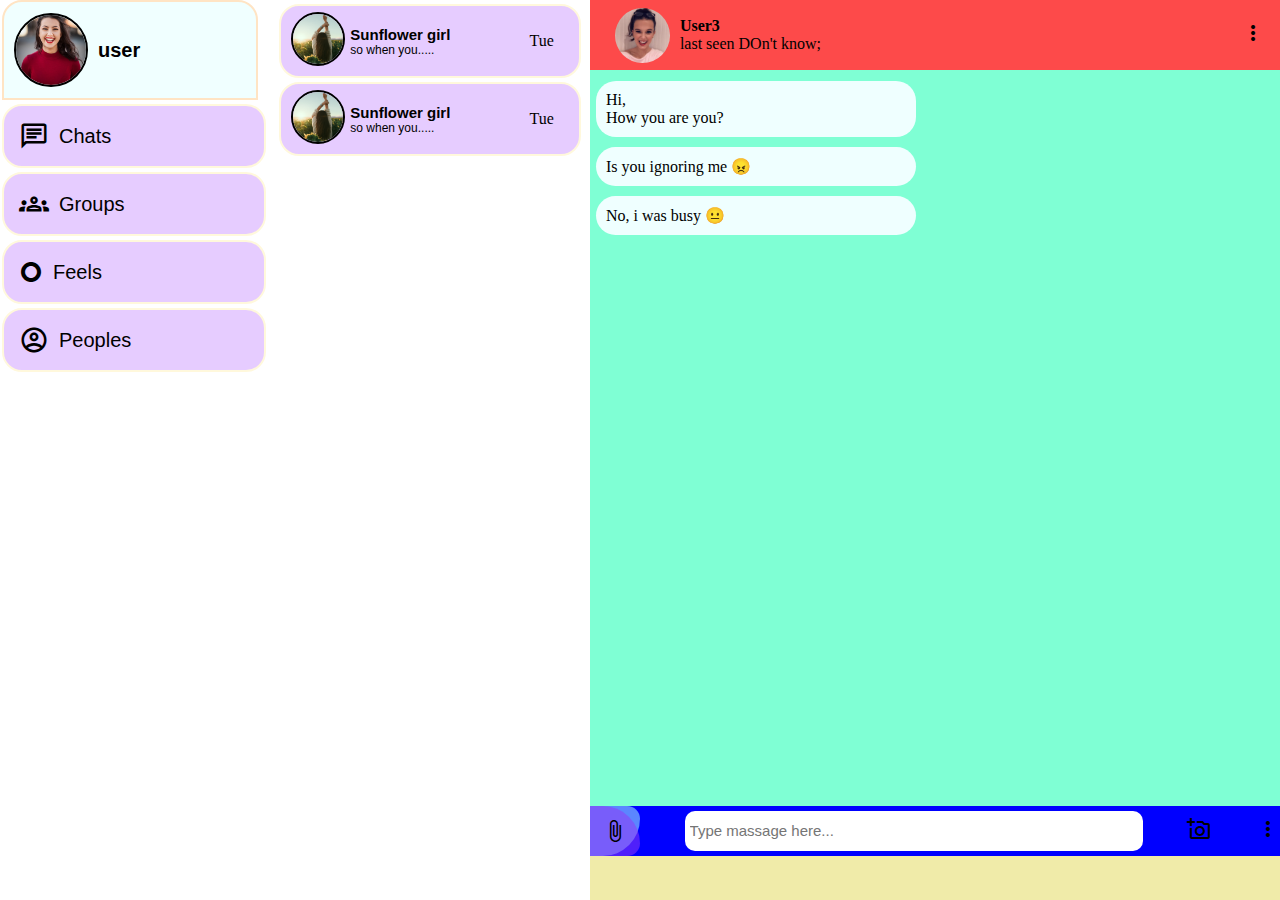
==== index.html @ 28b4fbc3 "first commit Basic layout" ====
<!DOCTYPE html>
<html lang="en">

<head>
    <meta charset="UTF-8">
    <meta http-equiv="X-UA-Compatible" content="IE=edge">
    <meta name="viewport" content="width=device-width, initial-scale=1.0">
    <title>Chat app</title>
    <link rel="stylesheet" href="Stylesheet/style.css">
    <link rel="stylesheet" href="Stylesheet/utility.css">
    <!--  -->
    <link href="https://fonts.googleapis.com/icon?family=Material+Icons+Outlined" rel="stylesheet">
    <!--  -->
</head>
<!-- make sure you have read utility classes -->

<body>
    <div class="MainBody flex overflowhide">
        <div class="leftBox ">
            <div class="profileBox flex align-center content-between Cpointer">
                <span class="flex align-center ">
                    <img class="profileImg" src="/images/girlred.jpg" alt="">
                    <p class="Bold">user </p>
                </span>
                <!-- <span class="material-icons-outlined size-36">
                    account_circle
                </span> -->
            </div>
            <div class="menuBox flex align-center">
                <span class="material-icons-outlined size-30">
                    chat
                </span>
                <span class="text">Chats</span>
            </div>
            <div class="menuBox flex align-center">
                <span class="material-icons-outlined size-30">
                    groups
                </span>
                <span class="text">Groups</span>
            </div>
            <div class="menuBox flex align-center">
                <span class="material-icons-outlined">
                    trip_origin
                </span>
                <span class="text">Feels</span>
            </div>
            <div class="menuBox flex align-center">
                <span class="material-icons-outlined size-30">
                    account_circle
                </span>
                <span class="text">Peoples</span>
            </div>

        </div>
        <div class="midBox">
            <div class="midMenuBox flex align-center content-between">
                <span class="flex align-center">
                    <span>
                        <img class="profileImg spro" src="/images/girl in sunflower.jpg" alt="">
                    </span>
                    <div class="peoInfo">
                        <span class="name Bold">Sunflower girl</span>
                        <span class="lastMsg">so when you.....</span>
                    </div>
                </span>
                <span class="lasttime">Tue</span>
            </div>
            <div class="midMenuBox flex align-center content-between">
                <span class="flex align-center">
                    <span>
                        <img class="profileImg spro" src="/images/girl in sunflower.jpg" alt="">
                    </span>
                    <div class="peoInfo">
                        <span class="name Bold">Sunflower girl</span>
                        <span class="lastMsg">so when you.....</span>
                    </div>
                </span>
                <span class="lasttime">Tue</span>
            </div>

        </div>
        <div class="rightBox">
            <div class="chatPerson flex content-between align-center">
                <div class="personInfo flex content-between align-center">
                    <img src="/images/Millie-Bobby-Brown.webp" alt="">
                    <div class="persontext flex ">
                        <span class="Bold"> User3</span>
                        <span>last seen DOn't know;</span>
                    </div>

                </div>
                <div class="personOptions">
                    <div class="threedots">
                        <span class="material-icons-outlined">
                            more_vert
                        </span>
                    </div>
                </div>




            </div>
            <div class="chatList">
                <div class="chatBox">
                    <p>Hi,<br>How you are you?</p>
                </div>
                <div class="chatBox">
                    <p>Is you ignoring me &#128544</p>
                </div>
                <div class="chatBox">
                    <p>No, i was busy &#128528</p>
                </div>

            </div>
            <div class="typingSection flex align-center content-between">
                <div id="attachbox" class="attachFile Cpointer">
                    <div id="attachback" class="attachFileback"></div>
                    <div id="attachfront"  class="attachFilefront">

                        <span class="material-icons-outlined pad-tb-13">
                            attach_file
                        </span>
                    </div>


                </div>

                <div class="msgTyping">
                    <input class="msgInput" placeholder="Type massage here..." type="text" name="" id="">
                </div>
                <div class="quickAttach">
                    <span class="material-icons-outlined">
                        add_a_photo
                    </span>

                </div>
                <div class="msgOptions">
                    <span class="material-icons-outlined">
                        more_vert
                    </span>
                </div>

            </div>
        </div>
    </div>




    <script src="/javascript/transitionandeffects.js"></script>
</body>

</html>
---- Stylesheet/style.css ----
* {
  margin: 0px;
  padding: 0px;
}

.MainBody {
  margin: 0px;
  padding: 0px;

}

.leftBox,
.midBox,
.rightBox {

  height: 100vh;
}

.leftBox {
    margin-left: 2px;
  width: 21%;
}

.profileBox{
    width: 90%;
    height: 76px ;
    background-color: azure;
    border: bisque solid 2px;
    border-radius: 20px 20px 0px 0px;
    padding: 10px 5px;
}

.profileBox p{
    color: black;
    font-family: 'Gill Sans', 'Gill Sans MT', Calibri, 'Trebuchet MS', sans-serif;
    font-size: 20px;
 margin-left: 5px ;

}

.profileImg{
    height: 70px;
    width: 70px;
    object-fit: cover;
    border: rgb(0, 0, 0) solid 2px;
    border-radius: 999px;
    margin: 5px;
}

.spro{
    height: 50px;
    width: 50px;
}

.menuBox{
    background-color: rgb(230, 204, 255);
    height: 60px;
    width: 90%;
    border: cornsilk solid 2px ;
    border-radius: 20px;
    margin: 4px 0px;
    padding: 0px 3px 0px 15px;
    cursor: pointer;
}
.menuBox:hover{
    background-color: rgb(225, 194, 255);

}
.menuBox:active{
    background-color: rgb(219, 182, 255);

}

.menuBox .text{
    font-family: Arial, "Helvetica Neue", Helvetica, sans-serif;
    font-size: 20px;
    margin-left: 10px;
}





.midBox{
    width: 25%;
    flex-wrap: wrap;
    overflow-y: scroll;

}

.midBox::-webkit-scrollbar{
    width: 5px;
    background-color: rgb(221, 221, 221);
    
}
.midBox::-webkit-scrollbar-thumb{
    border-radius: 20px;
    background-color: rgb(213, 255, 255);
    
}

.midMenuBox{
    background-color: rgb(230, 204, 255);
    height: 60px;
    width: 90%;
    border: cornsilk solid 2px ;
    border-radius: 20px;
    margin: 4px auto;
    padding: 5px;
    cursor: pointer;
}

.peoInfo{
    display: flex;
    flex-direction: column;
    font-family: -apple-system, BlinkMacSystemFont, 'Segoe UI', Roboto, Oxygen, Ubuntu, Cantarell, 'Open Sans', 'Helvetica Neue', sans-serif;

}

.peoInfo .name{
    font-size: 15px;
}

.peoInfo .lastMsg{
    font-size: 12px;
}

.lasttime{
    position: relative; 
    right: 20px;
}

.rightBox {
  background: #f0eba9;
  width: 54%;
}

.chatPerson{
    background-color: rgb(253, 74, 74);
    height : 70px;
    width: -webkit-fill-available;
    padding: 0px 15px;

}

.personInfo{
    height: fit-content;
    width: fit-content;
    padding: 0px 10px;
}

.persontext{
    flex-direction: column !important  ;
    margin-left: 10px;
}

.personInfo img{
    width: 55px;
    height: 55px;
    object-fit: cover;
    border-radius: 400px;

}


.chatList{
    background-color: aquamarine;
    width: -webkit-fill-available;
    height: 81.5vh;
    margin: 0px;
    padding: 1px;
}

.chatBox{
    height: auto;
    width: 300px;
    background-color: rgb(239, 255, 255);
    padding: 10px;
    border-radius: 20px;
    margin: 10px 5px;
    transition: all 0.2s;
}

.chatBox:hover{
    background-color: rgba(239, 255, 255, 0.822);
    border-radius: 15px;
    margin: 10px 7px;
}

.typingSection{
    height: 50px;
    width: -webkit-fill-available;
    background-color: blue;
    position: relative;
    bottom: 0px;
}

.attachFile{
    width: 50px;
    height: 50px;

}

.attachFileback{
    text-align: center;
    height: 50px;
    width: 50px;
    background-color: rgba(173, 255, 255, 0.527);
    border-radius: 0px 20px 58px 0px;
    transition: cubic-bezier(0.645, 0.045, 0.355, 1) 0.3s;
    

}

.attachFilefront{
    text-align: center;
    height: 50px;
    width: 50px;
    background-color: rgba(146, 59, 245, 0.541);
    border-radius: 0px 58px 20px 0px;
    transition: cubic-bezier(0.645, 0.045, 0.355, 1) 0.3s;
    position: relative;
    top:-50px;
}

/* 
.attachFile span{
    margin-top: auto;
} */


.msgTyping{
    height: auto;
    width: auto;
}

.msgInput{
    height: 40px;
    width: 35vw;
    border-radius: 10px;
    border: solid 0px;
    padding: 0px 5px;
    font-size: 15px;
}

.msgInput:focus-visible{
    outline:none!important;

}
---- Stylesheet/utility.css ----
.pad-tb-13{
    padding: 13px 0px;
}

.flex{
    display: flex ;
    flex-direction: row;
    flex-wrap: nowrap;
    align-items: stretch;
    justify-content: flex-start;
}

.align-center{
    align-items: center;
}

.content-between{
    justify-content: space-between;
}
.Bold{
    font-weight: bold;
}

.overflowhide{
    overflow-x: hidden;
    overflow-y: hidden;
}

.Cpointer{
    cursor: pointer;
}

.size-30{
    
    font-size: 30px !important;
}


.size-36{
    
    font-size: 36px !important;
}
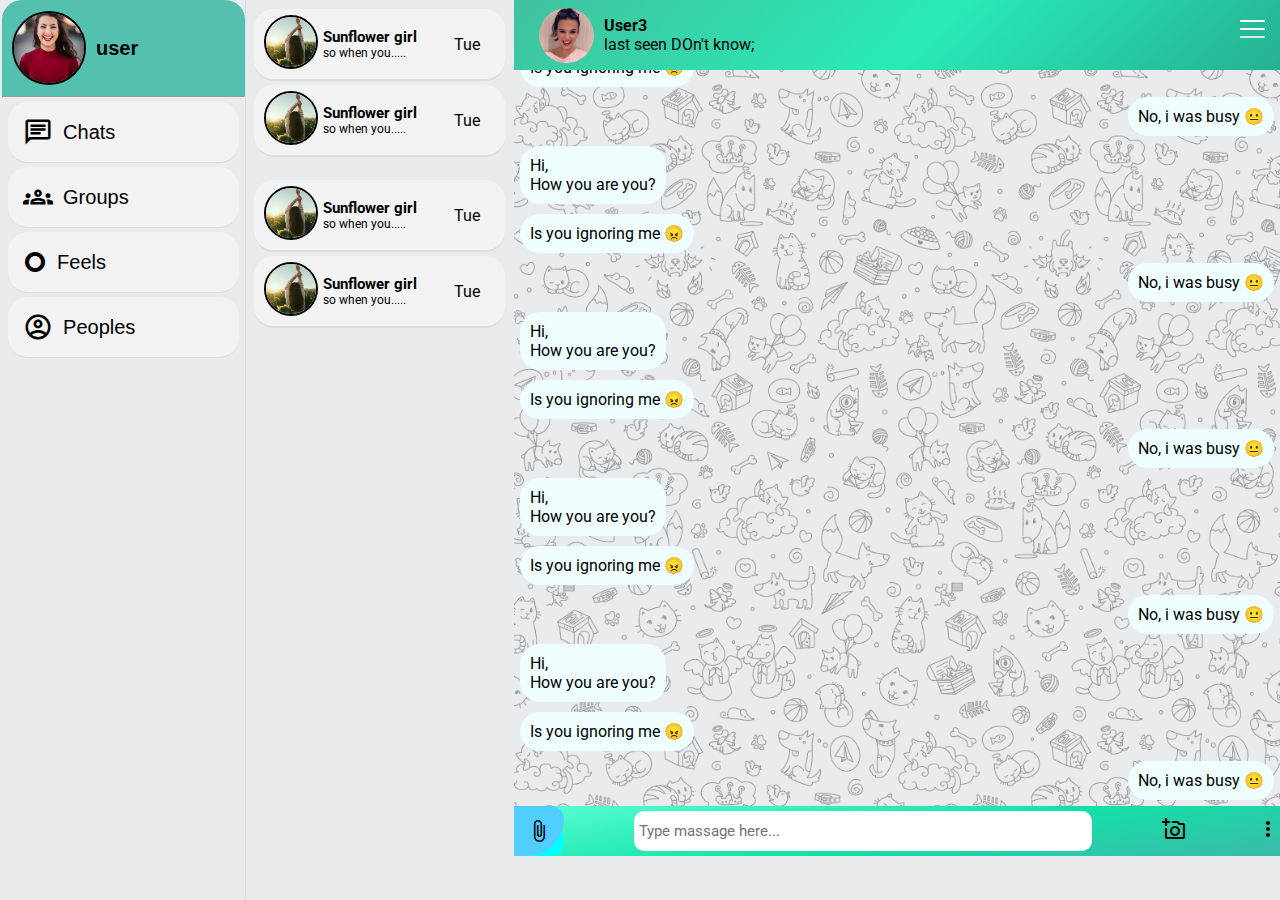
==== commit b62323a4: "ui colors drop menu" ====
--- a/index.html
+++ b/index.html
@@ -8,13 +8,14 @@
     <title>Chat app</title>
     <link rel="stylesheet" href="Stylesheet/style.css">
     <link rel="stylesheet" href="Stylesheet/utility.css">
+    <link rel="stylesheet" href="Stylesheet/drop-menu.css">
     <!--  -->
     <link href="https://fonts.googleapis.com/icon?family=Material+Icons+Outlined" rel="stylesheet">
     <!--  -->
 </head>
 <!-- make sure you have read utility classes -->
 
-<body>
+<body onload="basicFeature()">
     <div class="MainBody flex overflowhide">
         <div class="leftBox ">
             <div class="profileBox flex align-center content-between Cpointer">
@@ -26,61 +27,93 @@
                     account_circle
                 </span> -->
             </div>
-            <div class="menuBox flex align-center">
-                <span class="material-icons-outlined size-30">
-                    chat
-                </span>
-                <span class="text">Chats</span>
-            </div>
-            <div class="menuBox flex align-center">
-                <span class="material-icons-outlined size-30">
-                    groups
-                </span>
-                <span class="text">Groups</span>
-            </div>
-            <div class="menuBox flex align-center">
-                <span class="material-icons-outlined">
-                    trip_origin
-                </span>
-                <span class="text">Feels</span>
-            </div>
-            <div class="menuBox flex align-center">
-                <span class="material-icons-outlined size-30">
-                    account_circle
-                </span>
-                <span class="text">Peoples</span>
+            <hr>
+            <div class="menuBoxP">
+                <div class="menuBox flex align-center">
+                    <span class="material-icons-outlined size-30">
+                        chat
+                    </span>
+                    <span class="text">Chats</span>
+                </div>
+                <div class="menuBox flex align-center">
+                    <span class="material-icons-outlined size-30">
+                        groups
+                    </span>
+                    <span class="text">Groups</span>
+                </div>
+                <div class="menuBox flex align-center">
+                    <span class="material-icons-outlined">
+                        trip_origin
+                    </span>
+                    <span class="text">Feels</span>
+                </div>
+                <div class="menuBox flex align-center">
+                    <span class="material-icons-outlined size-30">
+                        account_circle
+                    </span>
+                    <span class="text">Peoples</span>
+                </div>
             </div>
 
         </div>
         <div class="midBox">
-            <div class="midMenuBox flex align-center content-between">
-                <span class="flex align-center">
-                    <span>
-                        <img class="profileImg spro" src="/images/girl in sunflower.jpg" alt="">
-                    </span>
-                    <div class="peoInfo">
-                        <span class="name Bold">Sunflower girl</span>
-                        <span class="lastMsg">so when you.....</span>
-                    </div>
-                </span>
-                <span class="lasttime">Tue</span>
-            </div>
-            <div class="midMenuBox flex align-center content-between">
-                <span class="flex align-center">
-                    <span>
-                        <img class="profileImg spro" src="/images/girl in sunflower.jpg" alt="">
-                    </span>
-                    <div class="peoInfo">
-                        <span class="name Bold">Sunflower girl</span>
-                        <span class="lastMsg">so when you.....</span>
-                    </div>
-                </span>
-                <span class="lasttime">Tue</span>
+            <div class="midMenuBoxP">
+                <div class="midMenuBox flex align-center content-between">
+                    <span class="flex align-center">
+                        <span>
+                            <img class="profileImg smallprofile" src="/images/girl in sunflower.jpg" alt="">
+                        </span>
+                        <div class="peoInfo">
+                            <span class="name Bold">Sunflower girl</span>
+                            <span class="lastMsg">so when you.....</span>
+                        </div>
+                    </span>
+                    <span class="lasttime">Tue</span>
+                </div>
+                <div class="midMenuBox flex align-center content-between">
+                    <span class="flex align-center">
+                        <span>
+                            <img class="profileImg smallprofile" src="/images/girl in sunflower.jpg" alt="">
+                        </span>
+                        <div class="peoInfo">
+                            <span class="name Bold">Sunflower girl</span>
+                            <span class="lastMsg">so when you.....</span>
+                        </div>
+                    </span>
+                    <span class="lasttime">Tue</span>
+                </div>
+            </div>
+
+            <div class="midMenuBoxP">
+                <div class="midMenuBox flex align-center content-between">
+                    <span class="flex align-center">
+                        <span>
+                            <img class="profileImg smallprofile" src="/images/girl in sunflower.jpg" alt="">
+                        </span>
+                        <div class="peoInfo">
+                            <span class="name Bold">Sunflower girl</span>
+                            <span class="lastMsg">so when you.....</span>
+                        </div>
+                    </span>
+                    <span class="lasttime">Tue</span>
+                </div>
+                <div class="midMenuBox flex align-center content-between">
+                    <span class="flex align-center">
+                        <span>
+                            <img class="profileImg smallprofile" src="/images/girl in sunflower.jpg" alt="">
+                        </span>
+                        <div class="peoInfo">
+                            <span class="name Bold">Sunflower girl</span>
+                            <span class="lastMsg">so when you.....</span>
+                        </div>
+                    </span>
+                    <span class="lasttime">Tue</span>
+                </div>
             </div>
 
         </div>
         <div class="rightBox">
-            <div class="chatPerson flex content-between align-center">
+            <div class="chatPerson  flex content-between align-center">
                 <div class="personInfo flex content-between align-center">
                     <img src="/images/Millie-Bobby-Brown.webp" alt="">
                     <div class="persontext flex ">
@@ -90,37 +123,151 @@
 
                 </div>
                 <div class="personOptions">
-                    <div class="threedots">
-                        <span class="material-icons-outlined">
-                            more_vert
-                        </span>
-                    </div>
-                </div>
-
-
-
-
-            </div>
-            <div class="chatList">
-                <div class="chatBox">
-                    <p>Hi,<br>How you are you?</p>
-                </div>
-                <div class="chatBox">
-                    <p>Is you ignoring me &#128544</p>
-                </div>
-                <div class="chatBox">
-                    <p>No, i was busy &#128528</p>
+                    <span class="menuToggle g" onclick="toogleclicked()"></span>
+                    <div class="overlay" onclick="toogleclicked()"></div>
+                    <div class="perOptionsList">
+                        <div class="option">
+                            <span class="material-icons-outlined size-30">
+                                search
+                            </span>
+                            <span>Search</span>
+                            
+                        </div>
+                        <div class="option">
+                            <span class="material-icons-outlined size-30">
+                                speaker_notes_off
+                                </span>
+                            <span>Mute</span>
+                        </div>
+                        <div class="option">
+                            <span class="material-icons-outlined size-30">
+                                delete
+                                </span>
+                            <span>Delete Chat</span>
+                        </div>
+                    </div>
+                </div>
+
+
+
+
+            </div>
+            <div class="chatList flex flex-column scrollbar-hide">
+                <div class="chatBox">
+                    <div class="bubbel  comeBubbel">
+                        <p>Hi,<br>How you are you?</p>
+                    </div>
+                </div>
+                <div class="chatBox">
+                    <div class="bubbel comeBubbel">
+
+                        <p>Is you ignoring me &#128544</p>
+                    </div>
+                </div>
+                <div class="chatBox ">
+                    <div class="bubbel goBubbel">
+
+                        <p>No, i was busy &#128528</p>
+                    </div>
+                </div>
+                <div class="chatBox">
+                    <div class="bubbel  comeBubbel">
+                        <p>Hi,<br>How you are you?</p>
+                    </div>
+                </div>
+                <div class="chatBox">
+                    <div class="bubbel comeBubbel">
+
+                        <p>Is you ignoring me &#128544</p>
+                    </div>
+                </div>
+                <div class="chatBox ">
+                    <div class="bubbel goBubbel">
+
+                        <p>No, i was busy &#128528</p>
+                    </div>
+                </div>
+                <div class="chatBox">
+                    <div class="bubbel  comeBubbel">
+                        <p>Hi,<br>How you are you?</p>
+                    </div>
+                </div>
+                <div class="chatBox">
+                    <div class="bubbel comeBubbel">
+
+                        <p>Is you ignoring me &#128544</p>
+                    </div>
+                </div>
+                <div class="chatBox ">
+                    <div class="bubbel goBubbel">
+
+                        <p>No, i was busy &#128528</p>
+                    </div>
+                </div>
+                <div class="chatBox">
+                    <div class="bubbel  comeBubbel">
+                        <p>Hi,<br>How you are you?</p>
+                    </div>
+                </div>
+                <div class="chatBox">
+                    <div class="bubbel comeBubbel">
+
+                        <p>Is you ignoring me &#128544</p>
+                    </div>
+                </div>
+                <div class="chatBox ">
+                    <div class="bubbel goBubbel">
+
+                        <p>No, i was busy &#128528</p>
+                    </div>
+                </div>
+                <div class="chatBox">
+                    <div class="bubbel  comeBubbel">
+                        <p>Hi,<br>How you are you?</p>
+                    </div>
+                </div>
+                <div class="chatBox">
+                    <div class="bubbel comeBubbel">
+
+                        <p>Is you ignoring me &#128544</p>
+                    </div>
+                </div>
+                <div class="chatBox ">
+                    <div class="bubbel goBubbel">
+
+                        <p>No, i was busy &#128528</p>
+                    </div>
+                </div>
+                <div class="chatBox">
+                    <div class="bubbel  comeBubbel">
+                        <p>Hi,<br>How you are you?</p>
+                    </div>
+                </div>
+                <div class="chatBox">
+                    <div class="bubbel comeBubbel">
+
+                        <p>Is you ignoring me &#128544</p>
+                    </div>
+                </div>
+                <div class="chatBox ">
+                    <div class="bubbel goBubbel">
+
+                        <p>No, i was busy &#128528</p>
+                    </div>
                 </div>
 
             </div>
             <div class="typingSection flex align-center content-between">
                 <div id="attachbox" class="attachFile Cpointer">
                     <div id="attachback" class="attachFileback"></div>
-                    <div id="attachfront"  class="attachFilefront">
+                    <div id="attachfront" class="attachFilefront">
 
                         <span class="material-icons-outlined pad-tb-13">
                             attach_file
                         </span>
+                    </div>
+                    <div class="attachFilemenu">
+                        
                     </div>
 
 
--- a/Stylesheet/style.css
+++ b/Stylesheet/style.css
@@ -1,226 +1,277 @@
+@import url("https://fonts.googleapis.com/css2?family=Baloo+Bhai+2&family=Noto+Sans&family=Roboto:wght@300&family=Supermercado+One&display=swap");
+
 * {
   margin: 0px;
   padding: 0px;
+  --Roboto: "Roboto";
+  --elem-back: rgb(221, 221, 221);
+  --elem-white-color: rgb(243, 243, 243);
+  --voilet-back-dark: #5a24b4;
+  --voilet-back-light: #aa00ff;
+  --back-pink: #ff00ea;
+  --back-pink-light: #ff00ea54;
+  font-family: var(--Roboto);
 }
 
 .MainBody {
   margin: 0px;
   padding: 0px;
-
+  background-color: #eaebed;
 }
 
 .leftBox,
 .midBox,
 .rightBox {
-
   height: 100vh;
 }
 
 .leftBox {
-    margin-left: 2px;
-  width: 21%;
-}
-
-.profileBox{
-    width: 90%;
-    height: 76px ;
-    background-color: azure;
-    border: bisque solid 2px;
-    border-radius: 20px 20px 0px 0px;
-    padding: 10px 5px;
-}
-
-.profileBox p{
-    color: black;
-    font-family: 'Gill Sans', 'Gill Sans MT', Calibri, 'Trebuchet MS', sans-serif;
-    font-size: 20px;
- margin-left: 5px ;
-
-}
-
-.profileImg{
-    height: 70px;
-    width: 70px;
-    object-fit: cover;
-    border: rgb(0, 0, 0) solid 2px;
-    border-radius: 999px;
-    margin: 5px;
-}
-
-.spro{
-    height: 50px;
-    width: 50px;
-}
-
-.menuBox{
-    background-color: rgb(230, 204, 255);
-    height: 60px;
-    width: 90%;
-    border: cornsilk solid 2px ;
-    border-radius: 20px;
-    margin: 4px 0px;
-    padding: 0px 3px 0px 15px;
-    cursor: pointer;
-}
-.menuBox:hover{
-    background-color: rgb(225, 194, 255);
-
-}
-.menuBox:active{
-    background-color: rgb(219, 182, 255);
-
-}
-
-.menuBox .text{
-    font-family: Arial, "Helvetica Neue", Helvetica, sans-serif;
-    font-size: 20px;
-    margin-left: 10px;
-}
-
-
-
-
-
-.midBox{
-    width: 25%;
-    flex-wrap: wrap;
-    overflow-y: scroll;
-
-}
-
-.midBox::-webkit-scrollbar{
-    width: 5px;
-    background-color: rgb(221, 221, 221);
-    
-}
-.midBox::-webkit-scrollbar-thumb{
-    border-radius: 20px;
-    background-color: rgb(213, 255, 255);
-    
-}
-
-.midMenuBox{
-    background-color: rgb(230, 204, 255);
-    height: 60px;
-    width: 90%;
-    border: cornsilk solid 2px ;
-    border-radius: 20px;
-    margin: 4px auto;
-    padding: 5px;
-    cursor: pointer;
-}
-
-.peoInfo{
-    display: flex;
-    flex-direction: column;
-    font-family: -apple-system, BlinkMacSystemFont, 'Segoe UI', Roboto, Oxygen, Ubuntu, Cantarell, 'Open Sans', 'Helvetica Neue', sans-serif;
-
-}
-
-.peoInfo .name{
-    font-size: 15px;
-}
-
-.peoInfo .lastMsg{
-    font-size: 12px;
-}
-
-.lasttime{
-    position: relative; 
-    right: 20px;
+  margin-left: 2px;
+  width: 19vw;
+  border-right: 1px solid var(--elem-back);
+}
+
+.midBox {
+  width: 21vw;
+  flex-wrap: wrap;
+  overflow-y: scroll;
 }
 
 .rightBox {
-  background: #f0eba9;
-  width: 54%;
-}
-
-.chatPerson{
-    background-color: rgb(253, 74, 74);
-    height : 70px;
-    width: -webkit-fill-available;
-    padding: 0px 15px;
-
-}
-
-.personInfo{
-    height: fit-content;
-    width: fit-content;
-    padding: 0px 10px;
-}
-
-.persontext{
-    flex-direction: column !important  ;
-    margin-left: 10px;
-}
-
-.personInfo img{
-    width: 55px;
-    height: 55px;
-    object-fit: cover;
-    border-radius: 400px;
-
-}
-
-
-.chatList{
-    background-color: aquamarine;
-    width: -webkit-fill-available;
-    height: 81.5vh;
-    margin: 0px;
-    padding: 1px;
-}
-
-.chatBox{
-    height: auto;
-    width: 300px;
-    background-color: rgb(239, 255, 255);
-    padding: 10px;
-    border-radius: 20px;
-    margin: 10px 5px;
-    transition: all 0.2s;
-}
-
-.chatBox:hover{
-    background-color: rgba(239, 255, 255, 0.822);
-    border-radius: 15px;
-    margin: 10px 7px;
-}
-
-.typingSection{
-    height: 50px;
-    width: -webkit-fill-available;
-    background-color: blue;
-    position: relative;
-    bottom: 0px;
-}
-
-.attachFile{
-    width: 50px;
-    height: 50px;
-
-}
-
-.attachFileback{
-    text-align: center;
-    height: 50px;
-    width: 50px;
-    background-color: rgba(173, 255, 255, 0.527);
-    border-radius: 0px 20px 58px 0px;
-    transition: cubic-bezier(0.645, 0.045, 0.355, 1) 0.3s;
-    
-
-}
-
-.attachFilefront{
-    text-align: center;
-    height: 50px;
-    width: 50px;
-    background-color: rgba(146, 59, 245, 0.541);
-    border-radius: 0px 58px 20px 0px;
-    transition: cubic-bezier(0.645, 0.045, 0.355, 1) 0.3s;
-    position: relative;
-    top:-50px;
+  /* background: #f0eba900; */
+  width: 60vw;
+}
+
+.profileBox {
+  height: 76px;
+  /* background-color: azure; */
+  /* border: bisque solid 2px;*/
+  border-radius: 20px 20px 0px 0px; 
+  padding: 10px 5px;
+  background: #54c0b0 ;
+}
+
+.profileBox p {
+  color: black;
+  font-family: "Gill Sans", "Gill Sans MT", Calibri, "Trebuchet MS", sans-serif;
+  font-size: 20px;
+  margin-left: 5px;
+}
+
+.profileImg {
+  height: 70px;
+  width: 70px;
+  object-fit: cover;
+  border: rgb(0, 0, 0) solid 2px;
+  border-radius: 999px;
+  margin: 5px;
+}
+
+.smallprofile {
+  height: 50px;
+  width: 50px;
+}
+
+.menuBoxP {
+  /* border: cornsilk solid 2px; */
+  border-radius: 20px;
+  width: 95%;
+  margin: 0px auto;
+}
+
+.menuBox {
+  background-color: var(--elem-white-color);
+  height: 60px;
+  /* width: 90%; */
+  border-bottom: 1px solid var(--elem-back);
+  border-radius: 20px;
+  margin: 4px 0px;
+  padding: 0px 3px 0px 15px;
+  cursor: pointer;
+  transition: cubic-bezier(0.95, 0.05, 0.795, 0.035);
+}
+.menuBox:hover {
+  background-color: rgb(238, 237, 237);
+}
+.menuBox:active {
+  background-color: rgb(255, 255, 255);
+}
+
+.menuBox .text {
+  font-family: Arial, "Helvetica Neue", Helvetica, sans-serif;
+  font-size: 20px;
+  margin-left: 10px;
+}
+
+/* Mid box started */
+.midBox::-webkit-scrollbar {
+  width: 5px;
+  background-color: var(--elem-back);
+}
+.midBox::-webkit-scrollbar-thumb {
+  border-radius: 20px;
+  background-color: rgb(213, 255, 255);
+}
+
+.midMenuBoxP {
+  height: auto;
+  padding: 5px 0px;
+  margin: auto auto 5px auto;
+  /* background-color:  ; */
+}
+
+.midMenuBox {
+  background-color: var(--elem-white-color);
+  height: 60px;
+  width: 90%;
+  border-bottom: var(--elem-back) solid 2px;
+  border-radius: 20px;
+  margin: 4px auto;
+  padding: 5px;
+  cursor: pointer;
+  transition: ease-in 0.1s;
+}
+
+.midMenuBox:hover {
+  -webkit-box-shadow: 1px 2px 20px 0px rgba(120, 120, 120, 0.79);
+  -moz-box-shadow: 1px 2px 20px 0px rgba(120, 120, 120, 0.79);
+  box-shadow: 1px 2px 20px 0px rgb(120, 120, 120, 0.79);
+  transform: translate(5px);
+}
+
+.peoInfo {
+  display: flex;
+  flex-direction: column;
+  font-family: -apple-system, BlinkMacSystemFont, "Segoe UI", Roboto, Oxygen,
+    Ubuntu, Cantarell, "Open Sans", "Helvetica Neue", sans-serif;
+}
+
+.peoInfo .name {
+  font-size: 15px;
+}
+
+.peoInfo .lastMsg {
+  font-size: 12px;
+}
+
+.lasttime {
+  position: relative;
+  right: 20px;
+}
+
+/* Right box started */
+.chatPerson {
+  background-color: var(--elem-back);
+  height: 70px;
+  width: -webkit-fill-available;
+  padding: 0px 15px;
+  background: rgb(90,224,255);
+  background: linear-gradient(137deg, rgb(65 193 158) 0%, rgb(41 235 182) 53%, rgb(37 177 146) 100%);
+  
+}
+
+
+.personInfo {
+  height: fit-content;
+  width: fit-content;
+  padding: 0px 10px;
+}
+
+.persontext {
+  flex-direction: column !important  ;
+  margin-left: 10px;
+}
+
+.personInfo img {
+  width: 55px;
+  height: 55px;
+  object-fit: cover;
+  border-radius: 400px;
+}
+
+.chatList {
+  /* flex, flex column */
+  background: linear-gradient(
+    #00000061 0px,
+    #ffffff00 51px,
+    rgba(0, 0, 0, 0) 100%
+  );
+  background-image: url(/images/chatbackground40.png);
+  background-repeat: no-repeat;
+  background-size: cover;
+  width: -webkit-fill-available;
+  height: 81.5vh;
+  margin: 0px;
+  padding: 1px;
+  overflow-y: scroll;
+}
+
+.chatBox {
+  height: auto;
+  width: auto;
+  margin: 5px 5px;
+}
+
+.bubbel {
+  width: fit-content;
+  background-color: rgb(239, 255, 255);
+  padding: 10px;
+  border-radius: 20px;
+  transition: all 0.2s;
+  cursor: pointer;
+}
+
+.bubbel:hover {
+  background-color: rgb(244, 244, 244);
+  border-radius: 15px;
+  margin: 0px 7px;
+}
+
+.goBubbel {
+  float: right;
+}
+
+.comeBubbel {
+  float: left;
+}
+
+.typingSection {
+  height: 50px;
+  width: -webkit-fill-available;
+  background: rgb(90, 255, 212);
+  background: linear-gradient(
+    171deg,
+    rgba(90, 255, 212, 1) 0%,
+    rgba(18, 226, 168, 1) 53%,
+    rgba(59, 186, 170, 1) 100%
+  );
+  /* position: relative; */
+  bottom: 0px;
+}
+
+.attachFile {
+  width: 50px;
+  height: 50px;
+}
+
+.attachFileback {
+  text-align: center;
+  height: 50px;
+  width: 50px;
+  background-color: rgb(0, 255, 255);
+  border-radius: 0px 58px 20px 0px;
+  transition: cubic-bezier(0.645, 0.045, 0.355, 1) 0.3s;
+}
+
+.attachFilefront {
+  text-align: center;
+  height: 50px;
+  width: 50px;
+  background-color: rgb(81, 206, 255);
+  border-radius: 0px 20px 58px 0px;
+  transition: cubic-bezier(0.645, 0.045, 0.355, 1) 0.3s;
+  position: relative;
+  top: -50px;
 }
 
 /* 
@@ -228,22 +279,49 @@
     margin-top: auto;
 } */
 
-
-.msgTyping{
-    height: auto;
-    width: auto;
-}
-
-.msgInput{
-    height: 40px;
-    width: 35vw;
-    border-radius: 10px;
-    border: solid 0px;
-    padding: 0px 5px;
-    font-size: 15px;
-}
-
-.msgInput:focus-visible{
-    outline:none!important;
-
-}+.msgTyping {
+  height: auto;
+  width: auto;
+}
+
+.msgInput {
+  height: 40px;
+  width: 35vw;
+  border-radius: 10px;
+  border: solid 0px;
+  padding: 0px 5px;
+  font-size: 15px;
+}
+
+.msgInput:focus-visible {
+  outline: none !important;
+}
+
+
+/* animations */
+
+/**
+* ----------------------------------------
+* animation chat-person-background
+* ----------------------------------------
+*/
+@-webkit-keyframes chat-person-background{
+  0% {
+    background-position: 100% 50%;
+  }
+  100% {
+    background-position: 0% 50%;
+  }
+}
+@keyframes chat-person-background {
+  0% {
+    background-position: 100% 50%;
+  }
+  100% {
+    background-position: 0% 50%;
+  }
+}
+
+/* background-image: linear-gradient(270deg,#cc6aa5,#3e91cc,#2dcca7);
+    background-size: 600% 100%; */
+/* ----------------------------- *--- a/Stylesheet/utility.css
+++ b/Stylesheet/utility.css
@@ -8,6 +8,10 @@
     flex-wrap: nowrap;
     align-items: stretch;
     justify-content: flex-start;
+}
+
+.flex-column{
+    flex-direction: column;
 }
 
 .align-center{
@@ -30,6 +34,10 @@
     cursor: pointer;
 }
 
+.scrollbar-hide::-webkit-scrollbar{
+    display: none;
+}
+
 .size-30{
     
     font-size: 30px !important;
@@ -41,3 +49,4 @@
     font-size: 36px !important;
 }
 
+
--- a/Stylesheet/drop-menu.css
+++ b/Stylesheet/drop-menu.css
@@ -0,0 +1,116 @@
+.personOptions{
+    /* position: fi; */
+    display: flex;
+
+}
+
+.personOptions .overlay{
+  position: fixed;
+  left: 0px;
+  top: 0px;
+  height: 100vh;
+  width: 100vw;
+  background-color: rgba(0, 0, 0, 0.116);
+  visibility: hidden;
+}
+
+.personOptions .overlay.active{
+  visibility: visible;
+}
+
+.personOptions .menuToggle {
+  height: 30px;
+  width: 25px;
+  /* background-color: aqua; */
+  cursor: pointer;
+}
+
+
+.personOptions .menuToggle::before {
+  position: absolute;
+  content: "";
+  /* transform: translateY(-8px); */
+  height: 2px;
+  width: 25px;
+  background-color: rgb(255, 255, 255);
+  transition: all cubic-bezier(0.165, 0.84, 0.44, 1) 0.4s;
+}
+
+.personOptions.open .menuToggle::before{
+  transform: translateY(8px) rotate(45deg);
+
+}
+
+
+.personOptions .menuToggle::after {
+  position: absolute;
+  content: "";
+  transform: translateY(8px);
+  height: 2px;
+  width: 25px;
+  background-color: rgb(255, 255, 255);
+  -webkit-box-shadow: 0px 8px 0px 0px rgba(255, 255, 255, 0.79);
+  -moz-box-shadow: 0px 8px 0px 0px rgba(255, 255, 255, 0.79);
+  box-shadow: 0px 8px 0px 0px rgba(255, 255, 255, 0.79);
+}
+
+.personOptions.open .menuToggle::after{
+  transform: translateY(8px) rotate(-45deg);
+  box-shadow: none;
+
+}
+
+.personOptions .perOptionsList {
+  position: fixed;
+  height: fit-content;
+  width: 200px;
+  padding: 7px 0px 7px 0px;
+  right: 0rem;
+  top: 3rem;
+  display: flex;
+  background-color: rgb(255, 255, 255);
+  flex-direction: column;
+  justify-content: flex-start;
+  align-items: flex-start;
+  border-radius: 10px;
+  /* display: none; */
+  transition: all 0.2s cubic-bezier(0.4, 0, 0.2, 1);;
+  visibility: hidden;
+  transform: scale(0.8) !important;
+  opacity: 0;
+}
+
+.personOptions .perOptionsList:hover{
+ box-shadow: 1px 2px 20px 0px black;
+}
+
+.personOptions.open .perOptionsList{
+  right: 2rem;
+  top: 5rem;
+  visibility: visible;
+  opacity: 1;
+  transform: scale3d(1, 1, 1) !important;
+}
+
+.option {
+  height: 40px ;
+  width: -webkit-fill-available;
+  border-bottom: solid 1px #000;
+
+  display: flex;
+  flex-direction: row;
+  flex-wrap: nowrap;
+  align-items: center;
+  cursor: pointer;
+}
+
+.option:last-child{
+  border-bottom: solid 0px #000;
+}
+
+
+.option .material-icons-outlined{
+  padding: 0px 5px;
+  width: 30px;
+  margin-right: 3px;
+}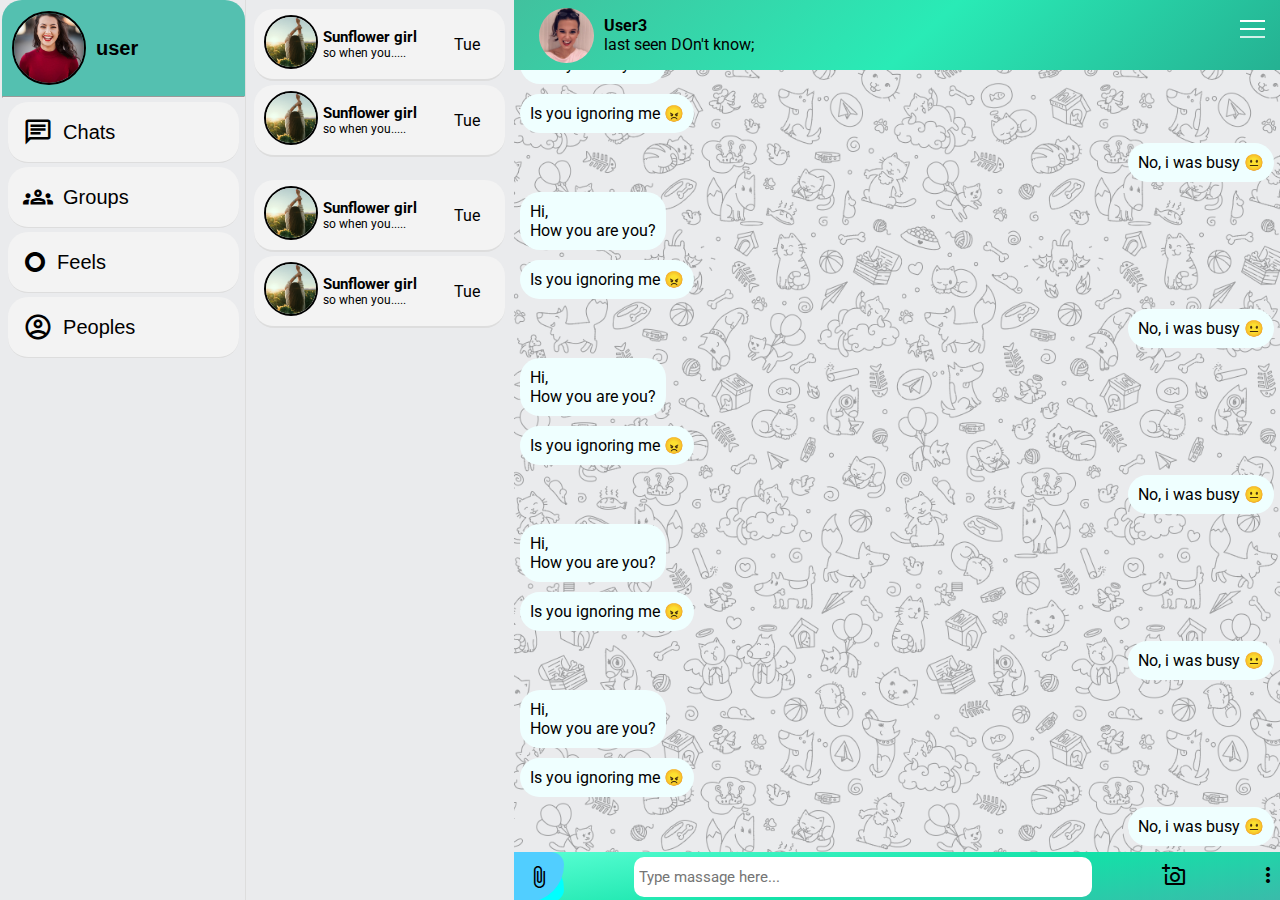
==== commit 6d9dfa6f: "improved UI file selector" ====
--- a/index.html
+++ b/index.html
@@ -5,12 +5,14 @@
     <meta charset="UTF-8">
     <meta http-equiv="X-UA-Compatible" content="IE=edge">
     <meta name="viewport" content="width=device-width, initial-scale=1.0">
-    <title>Chat app</title>
+    <title>Patra</title>
     <link rel="stylesheet" href="Stylesheet/style.css">
     <link rel="stylesheet" href="Stylesheet/utility.css">
     <link rel="stylesheet" href="Stylesheet/drop-menu.css">
+    <link rel="stylesheet" href="Stylesheet/Panales.css">
     <!--  -->
     <link href="https://fonts.googleapis.com/icon?family=Material+Icons+Outlined" rel="stylesheet">
+    <!-- <link rel="stylesheet" href="https://fonts.sandbox.google.com/css2?family=Material+Symbols+Outlined:opsz,wght,FILL,GRAD@20..48,100..700,0..1,-50..200" /> -->
     <!--  -->
 </head>
 <!-- make sure you have read utility classes -->
@@ -123,34 +125,30 @@
 
                 </div>
                 <div class="personOptions">
-                    <span class="menuToggle g" onclick="toogleclicked()"></span>
-                    <div class="overlay" onclick="toogleclicked()"></div>
+                    <span class="menuToggle g" id="menuBox" onclick="toogleclicked(this.id)"></span>
+                    <div class="overlay" id="overlay" onclick="toogleclicked(this.id)"></div>
                     <div class="perOptionsList">
                         <div class="option">
                             <span class="material-icons-outlined size-30">
                                 search
                             </span>
                             <span>Search</span>
-                            
+
                         </div>
                         <div class="option">
                             <span class="material-icons-outlined size-30">
                                 speaker_notes_off
-                                </span>
+                            </span>
                             <span>Mute</span>
                         </div>
                         <div class="option">
                             <span class="material-icons-outlined size-30">
                                 delete
-                                </span>
+                            </span>
                             <span>Delete Chat</span>
                         </div>
                     </div>
                 </div>
-
-
-
-
             </div>
             <div class="chatList flex flex-column scrollbar-hide">
                 <div class="chatBox">
@@ -165,6 +163,7 @@
                     </div>
                 </div>
                 <div class="chatBox ">
+                    <img id="hhh" src="#" alt="">
                     <div class="bubbel goBubbel">
 
                         <p>No, i was busy &#128528</p>
@@ -260,14 +259,46 @@
             <div class="typingSection flex align-center content-between">
                 <div id="attachbox" class="attachFile Cpointer">
                     <div id="attachback" class="attachFileback"></div>
-                    <div id="attachfront" class="attachFilefront">
+                    <div id="attachfront" class="attachFilefront" onclick="toogleclicked(this.id)">
 
                         <span class="material-icons-outlined pad-tb-13">
                             attach_file
                         </span>
-                    </div>
-                    <div class="attachFilemenu">
-                        
+                        <input onchange="showPreview(event)" id="fileUploader" type="file" /hidden>
+
+
+                    </div>
+                    <div class="attachFilemenu flex align-center">
+                        <div class="attachFileoption">
+                            <span class="material-icons-outlined size-36" id="imgsend"
+                                onclick="uploadBoxOpner(this.id)">
+                                image
+                            </span>
+                        </div>
+                        <div class="attachFileoption">
+                            <span class="material-icons-outlined size-36 " id="videosend"
+                                onclick="uploadBoxOpner(this.id)">
+                                videocam
+                            </span>
+                        </div>
+                        <div class="attachFileoption">
+                            <span class="material-icons-outlined size-36" id="filesend"
+                                onclick="uploadBoxOpner(this.id)">
+                                description
+                            </span>
+                        </div>
+                        <div class="attachFileoption">
+                            <span class="material-icons-outlined size-36" id="audiosend"
+                                onclick="uploadBoxOpner(this.id)">
+                                music_note
+                            </span>
+                        </div>
+                        <div class="attachFileoption">
+                            <span class="material-icons-outlined size-36">
+                                sentiment_satisfied
+                            </span>
+                        </div>
+
                     </div>
 
 
@@ -291,11 +322,31 @@
             </div>
         </div>
     </div>
+    <!-- <div class="filePreviwePanale flex ">
+        
+        <div class="filePreviwe">
+            <div class="previweBox">
+
+            </div>
+            <div class="fileInfo">
+                <span><bold>File name</bold></span><br>
+                <span>151 Kb</span>
+            </div>
+        </div>
+        <div class="selectedFiles">
+            <div class="file">
+                <img src="" alt="">
+            </div>
+        </div>
+
+
+    </div> -->
 
 
 
 
     <script src="/javascript/transitionandeffects.js"></script>
+    <script src="/javascript/basics.js"></script>
 </body>
 
 </html>--- a/Stylesheet/style.css
+++ b/Stylesheet/style.css
@@ -11,6 +11,12 @@
   --back-pink: #ff00ea;
   --back-pink-light: #ff00ea54;
   font-family: var(--Roboto);
+ 
+}
+
+body{
+  overflow-x: hidden;
+  overflow-y:hidden;
 }
 
 .MainBody {
@@ -200,7 +206,7 @@
   background-repeat: no-repeat;
   background-size: cover;
   width: -webkit-fill-available;
-  height: 81.5vh;
+  height: calc(100% - 120px);
   margin: 0px;
   padding: 1px;
   overflow-y: scroll;
@@ -234,6 +240,8 @@
 .comeBubbel {
   float: left;
 }
+
+/* typing section */
 
 .typingSection {
   height: 50px;
@@ -245,8 +253,7 @@
     rgba(18, 226, 168, 1) 53%,
     rgba(59, 186, 170, 1) 100%
   );
-  /* position: relative; */
-  bottom: 0px;
+
 }
 
 .attachFile {
@@ -273,6 +280,52 @@
   position: relative;
   top: -50px;
 }
+
+.attachFilemenu{
+  /* background-color: #ff00ea31;*/
+  background: linear-gradient(
+    17deg,
+    rgb(25, 201, 177) 0%,
+    rgb(45, 255, 210) 53%,
+    rgba(175, 120, 197, 1) 100%
+  ); 
+
+  position: absolute;
+  bottom: 60px;
+  margin: 5px 30px;
+  height: 60px;
+  width: auto;
+  border: solid 2px #fff;
+  border-radius: 16px;
+  box-shadow: 3px 4px 20px 2px rgba(0, 0, 0, 0.356);
+  cursor: default;
+}
+
+.attachFilemenu .attachFileoption{
+  height: 50px;
+  width :50px;
+  border: solid 1px #fff;
+  border-radius: 20px;
+  background-color: rgba(0, 204, 255, 0.164);
+  backdrop-filter: blur(1px);
+  
+  margin: 10px;
+  /* padding: 2px; */
+  transition: all 0.2s;
+}
+
+.attachFilemenu .attachFileoption:hover{
+  cursor: pointer;
+  box-shadow: 3px 4px 20px 2px rgba(0, 0, 0, 0.356);
+  margin-bottom: 20px;
+}
+.attachFilemenu .attachFileoption span{
+  text-align: center;
+  margin: 6px;
+  color: white !important;
+}
+
+
 
 /* 
 .attachFile span{
--- a/Stylesheet/utility.css
+++ b/Stylesheet/utility.css
@@ -39,7 +39,6 @@
 }
 
 .size-30{
-    
     font-size: 30px !important;
 }
 
@@ -49,4 +48,3 @@
     font-size: 36px !important;
 }
 
-
--- a/Stylesheet/drop-menu.css
+++ b/Stylesheet/drop-menu.css
@@ -74,7 +74,7 @@
   align-items: flex-start;
   border-radius: 10px;
   /* display: none; */
-  transition: all 0.2s cubic-bezier(0.4, 0, 0.2, 1);;
+  transition: all 0.2s cubic-bezier(0.4, 0, 0.2, 1);
   visibility: hidden;
   transform: scale(0.8) !important;
   opacity: 0;
@@ -113,4 +113,19 @@
   padding: 0px 5px;
   width: 30px;
   margin-right: 3px;
+}
+
+/* attach file  */
+
+.attachFilemenu{
+  transition: all 0.2s cubic-bezier(0.4, 0, 0.2, 1);
+  visibility: hidden;
+  transform: scale(0.6) !important;
+  opacity: 0;
+}
+
+.attachFilemenu.open{
+  visibility: visible;
+  transform: scale(1) !important;
+  opacity: 1;
 }--- a/Stylesheet/Panales.css
+++ b/Stylesheet/Panales.css
@@ -0,0 +1,34 @@
+.filePreviwePanale{
+    position:absolute;
+    height: 400px;
+    width: 600px;
+    background-color: rgb(0, 26, 255);
+    backdrop-filter: blur(2px);
+    
+    
+    right: 30%;
+    top: 20%;
+}
+
+.filePreviwe{
+    height: 100%;
+    width: 75%;
+    background-color: blueviolet;
+
+}
+
+.previweBox {
+    height: 60%;
+    width: calc(100% - 54px);
+    background-color: chocolate;
+    border: solid 3px rgb(0, 0, 0);
+    border-radius: 10px;
+    margin: auto;
+}
+
+
+.selectedFiles{
+    height: 100%;
+    width: 25%;
+    background-color: chartreuse;
+}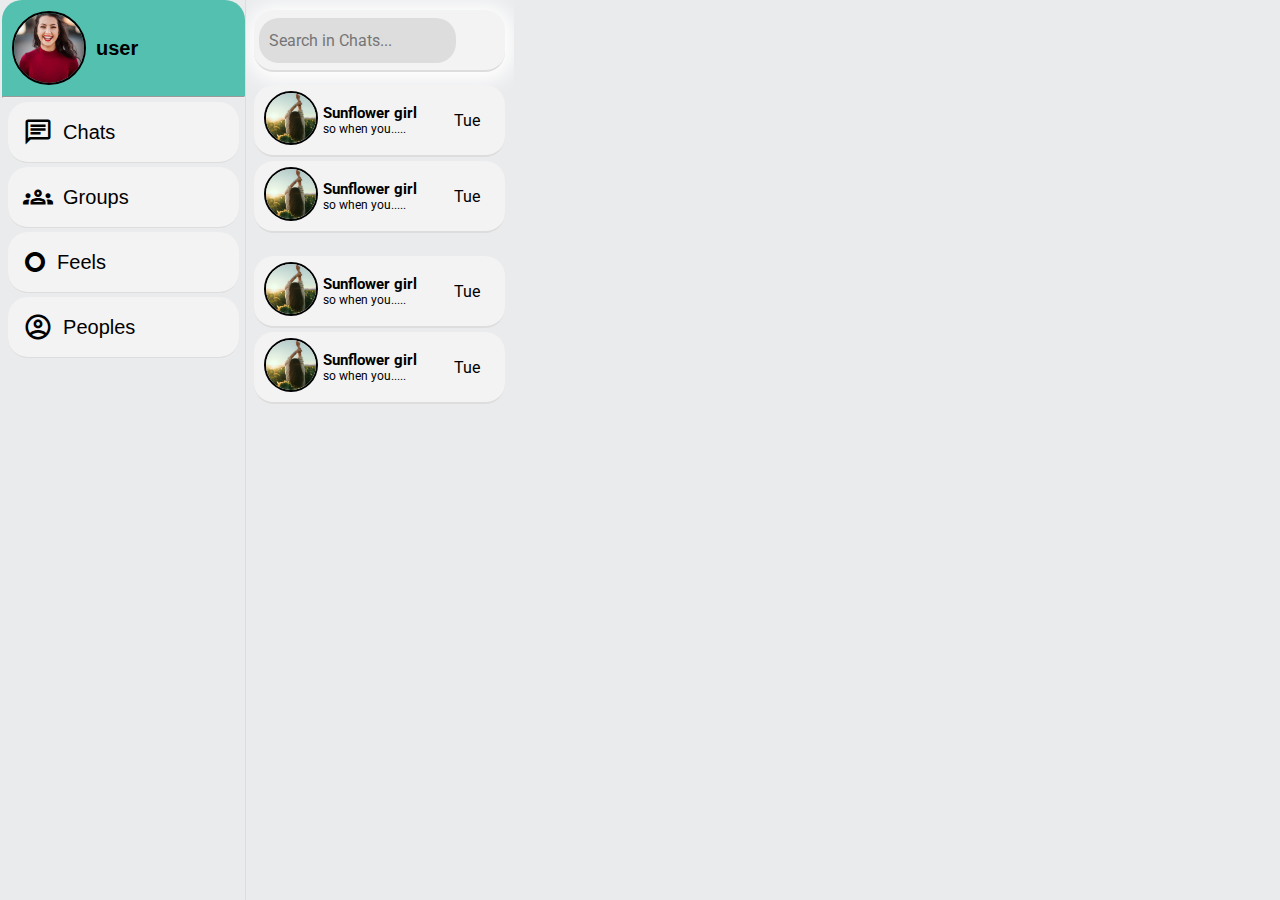
==== commit c6f64406: "all pages created" ====
--- a/index.html
+++ b/index.html
@@ -12,6 +12,7 @@
     <link rel="stylesheet" href="Stylesheet/Panales.css">
     <!--  -->
     <link href="https://fonts.googleapis.com/icon?family=Material+Icons+Outlined" rel="stylesheet">
+    <link href="https://fonts.googleapis.com/icon?family=Material+Icons" rel="stylesheet">
     <!-- <link rel="stylesheet" href="https://fonts.sandbox.google.com/css2?family=Material+Symbols+Outlined:opsz,wght,FILL,GRAD@20..48,100..700,0..1,-50..200" /> -->
     <!--  -->
 </head>
@@ -22,7 +23,7 @@
         <div class="leftBox ">
             <div class="profileBox flex align-center content-between Cpointer">
                 <span class="flex align-center ">
-                    <img class="profileImg" src="/images/girlred.jpg" alt="">
+                    <img class="profileImg" src="/images/Profile/girlred.jpg" alt="">
                     <p class="Bold">user </p>
                 </span>
                 <!-- <span class="material-icons-outlined size-36">
@@ -31,19 +32,19 @@
             </div>
             <hr>
             <div class="menuBoxP">
-                <div class="menuBox flex align-center">
+                <div class="menuBox flex align-center" id="chatButton" onclick="changePanale(this.id)">
                     <span class="material-icons-outlined size-30">
                         chat
                     </span>
                     <span class="text">Chats</span>
                 </div>
-                <div class="menuBox flex align-center">
+                <div class="menuBox flex align-center" id="groupsButton" onclick="changePanale(this.id)">
                     <span class="material-icons-outlined size-30">
                         groups
                     </span>
                     <span class="text">Groups</span>
                 </div>
-                <div class="menuBox flex align-center">
+                <div class="menuBox flex align-center" id="feelsButton" onclick="changePanale(this.id)">
                     <span class="material-icons-outlined">
                         trip_origin
                     </span>
@@ -59,11 +60,20 @@
 
         </div>
         <div class="midBox">
+            <div class="midBoxSearchBar flex content-between align-center" >
+                
+                    <input id="searchInput" type="text" placeholder="Search in Chats...">
+                
+                <div class="searchButtonBox">
+                    <ion-icon name="search-outline"></ion-icon>
+                </div>
+            </div>
+
             <div class="midMenuBoxP">
                 <div class="midMenuBox flex align-center content-between">
                     <span class="flex align-center">
                         <span>
-                            <img class="profileImg smallprofile" src="/images/girl in sunflower.jpg" alt="">
+                            <img class="profileImg smallprofile" src="/images/Profile/girl in sunflower.jpg" alt="">
                         </span>
                         <div class="peoInfo">
                             <span class="name Bold">Sunflower girl</span>
@@ -75,7 +85,7 @@
                 <div class="midMenuBox flex align-center content-between">
                     <span class="flex align-center">
                         <span>
-                            <img class="profileImg smallprofile" src="/images/girl in sunflower.jpg" alt="">
+                            <img class="profileImg smallprofile" src="/images/Profile/girl in sunflower.jpg" alt="">
                         </span>
                         <div class="peoInfo">
                             <span class="name Bold">Sunflower girl</span>
@@ -90,7 +100,7 @@
                 <div class="midMenuBox flex align-center content-between">
                     <span class="flex align-center">
                         <span>
-                            <img class="profileImg smallprofile" src="/images/girl in sunflower.jpg" alt="">
+                            <img class="profileImg smallprofile" src="/images/Profile/girl in sunflower.jpg" alt="">
                         </span>
                         <div class="peoInfo">
                             <span class="name Bold">Sunflower girl</span>
@@ -102,7 +112,7 @@
                 <div class="midMenuBox flex align-center content-between">
                     <span class="flex align-center">
                         <span>
-                            <img class="profileImg smallprofile" src="/images/girl in sunflower.jpg" alt="">
+                            <img class="profileImg smallprofile" src="/images/Profile/girl in sunflower.jpg" alt="">
                         </span>
                         <div class="peoInfo">
                             <span class="name Bold">Sunflower girl</span>
@@ -115,222 +125,332 @@
 
         </div>
         <div class="rightBox">
-            <div class="chatPerson  flex content-between align-center">
-                <div class="personInfo flex content-between align-center">
-                    <img src="/images/Millie-Bobby-Brown.webp" alt="">
-                    <div class="persontext flex ">
-                        <span class="Bold"> User3</span>
-                        <span>last seen DOn't know;</span>
-                    </div>
-
-                </div>
-                <div class="personOptions">
-                    <span class="menuToggle g" id="menuBox" onclick="toogleclicked(this.id)"></span>
-                    <div class="overlay" id="overlay" onclick="toogleclicked(this.id)"></div>
-                    <div class="perOptionsList">
-                        <div class="option">
-                            <span class="material-icons-outlined size-30">
-                                search
+            <div class="chats">
+                <div class="chatPerson  flex content-between align-center">
+                    <div class="personInfo flex content-between align-center">
+                        <img src="/images/Profile/Millie-Bobby-Brown.webp" alt="">
+                        <div class="persontext flex ">
+                            <span class="Bold"> User3</span>
+                            <span>last seen DOn't know;</span>
+                        </div>
+
+                    </div>
+                    <div class="personOptions">
+                        <span class="menuToggle g" id="menuBox" onclick="toogleclicked(this.id)"></span>
+                        <div class="perOptionsList">
+                            <div class="option">
+                                <span class="material-icons-outlined size-30">
+                                    search
+                                </span>
+                                <span>Search</span>
+
+                            </div>
+                            <div class="option">
+                                <span class="material-icons-outlined size-30">
+                                    speaker_notes_off
+                                </span>
+                                <span>Mute</span>
+                            </div>
+                            <div class="option">
+                                <span class="material-icons-outlined size-30">
+                                    delete
+                                </span>
+                                <span>Delete Chat</span>
+                            </div>
+                        </div>
+                    </div>
+                </div>
+                <div class="chatList flex flex-column scrollbar-hide">
+                    <div class="chatBox">
+                        <div class="bubbel  comeBubbel">
+                            <p>Hi,<br>How you are you?</p>
+                        </div>
+                    </div>
+                    <div class="chatBox">
+                        <div class="bubbel comeBubbel">
+
+                            <p>Is you ignoring me &#128544</p>
+                        </div>
+                    </div>
+                    <div class="chatBox ">
+                        <img id="hhh" src="#" alt="">
+                        <div class="bubbel goBubbel">
+
+                            <p>No, i was busy &#128528</p>
+                        </div>
+                    </div>
+                    <div class="chatBox">
+                        <div class="bubbel  comeBubbel">
+                            <p>Hi,<br>How you are you?</p>
+                        </div>
+                    </div>
+                    <div class="chatBox">
+                        <div class="bubbel comeBubbel">
+
+                            <p>Is you ignoring me &#128544</p>
+                        </div>
+                    </div>
+                    <div class="chatBox ">
+                        <div class="bubbel goBubbel">
+
+                            <p>No, i was busy &#128528</p>
+                        </div>
+                    </div>
+                    <div class="chatBox">
+                        <div class="bubbel  comeBubbel">
+                            <p>Hi,<br>How you are you?</p>
+                        </div>
+                    </div>
+                    <div class="chatBox">
+                        <div class="bubbel comeBubbel">
+
+                            <p>Is you ignoring me &#128544</p>
+                        </div>
+                    </div>
+                    <div class="chatBox ">
+                        <div class="bubbel goBubbel">
+
+                            <p>No, i was busy &#128528</p>
+                        </div>
+                    </div>
+                    <div class="chatBox">
+                        <div class="bubbel  comeBubbel">
+                            <p>Hi,<br>How you are you?</p>
+                        </div>
+                    </div>
+                    <div class="chatBox">
+                        <div class="bubbel comeBubbel">
+
+                            <p>Is you ignoring me &#128544</p>
+                        </div>
+                    </div>
+                    <div class="chatBox ">
+                        <div class="bubbel goBubbel">
+
+                            <p>No, i was busy &#128528</p>
+                        </div>
+                    </div>
+                    <div class="chatBox">
+                        <div class="bubbel  comeBubbel">
+                            <p>Hi,<br>How you are you?</p>
+                        </div>
+                    </div>
+                    <div class="chatBox">
+                        <div class="bubbel comeBubbel">
+
+                            <p>Is you ignoring me &#128544</p>
+                        </div>
+                    </div>
+                    <div class="chatBox ">
+                        <div class="bubbel goBubbel">
+
+                            <p>No, i was busy &#128528</p>
+                        </div>
+                    </div>
+                    <div class="chatBox">
+                        <div class="bubbel  comeBubbel">
+                            <p>Hi,<br>How you are you?</p>
+                        </div>
+                    </div>
+                    <div class="chatBox">
+                        <div class="bubbel comeBubbel">
+
+                            <p>Is you ignoring me &#128544</p>
+                        </div>
+                    </div>
+                    <div class="chatBox ">
+                        <div class="bubbel goBubbel">
+
+                            <p>No, i was busy &#128528</p>
+                        </div>
+                    </div>
+
+                </div>
+                <div class="typingSection flex align-center content-between">
+                    <div id="attachbox" class="attachFile Cpointer">
+                        <div id="attachback" class="attachFileback"></div>
+                        <div id="attachfront" class="attachFilefront" onclick="toogleclicked(this.id)">
+
+                            <span class="material-icons-outlined pad-tb-13">
+                                attach_file
                             </span>
-                            <span>Search</span>
-
-                        </div>
-                        <div class="option">
-                            <span class="material-icons-outlined size-30">
-                                speaker_notes_off
-                            </span>
-                            <span>Mute</span>
-                        </div>
-                        <div class="option">
-                            <span class="material-icons-outlined size-30">
-                                delete
-                            </span>
-                            <span>Delete Chat</span>
-                        </div>
-                    </div>
-                </div>
-            </div>
-            <div class="chatList flex flex-column scrollbar-hide">
-                <div class="chatBox">
-                    <div class="bubbel  comeBubbel">
-                        <p>Hi,<br>How you are you?</p>
-                    </div>
-                </div>
-                <div class="chatBox">
-                    <div class="bubbel comeBubbel">
-
-                        <p>Is you ignoring me &#128544</p>
-                    </div>
-                </div>
-                <div class="chatBox ">
-                    <img id="hhh" src="#" alt="">
-                    <div class="bubbel goBubbel">
-
-                        <p>No, i was busy &#128528</p>
-                    </div>
-                </div>
-                <div class="chatBox">
-                    <div class="bubbel  comeBubbel">
-                        <p>Hi,<br>How you are you?</p>
-                    </div>
-                </div>
-                <div class="chatBox">
-                    <div class="bubbel comeBubbel">
-
-                        <p>Is you ignoring me &#128544</p>
-                    </div>
-                </div>
-                <div class="chatBox ">
-                    <div class="bubbel goBubbel">
-
-                        <p>No, i was busy &#128528</p>
-                    </div>
-                </div>
-                <div class="chatBox">
-                    <div class="bubbel  comeBubbel">
-                        <p>Hi,<br>How you are you?</p>
-                    </div>
-                </div>
-                <div class="chatBox">
-                    <div class="bubbel comeBubbel">
-
-                        <p>Is you ignoring me &#128544</p>
-                    </div>
-                </div>
-                <div class="chatBox ">
-                    <div class="bubbel goBubbel">
-
-                        <p>No, i was busy &#128528</p>
-                    </div>
-                </div>
-                <div class="chatBox">
-                    <div class="bubbel  comeBubbel">
-                        <p>Hi,<br>How you are you?</p>
-                    </div>
-                </div>
-                <div class="chatBox">
-                    <div class="bubbel comeBubbel">
-
-                        <p>Is you ignoring me &#128544</p>
-                    </div>
-                </div>
-                <div class="chatBox ">
-                    <div class="bubbel goBubbel">
-
-                        <p>No, i was busy &#128528</p>
-                    </div>
-                </div>
-                <div class="chatBox">
-                    <div class="bubbel  comeBubbel">
-                        <p>Hi,<br>How you are you?</p>
-                    </div>
-                </div>
-                <div class="chatBox">
-                    <div class="bubbel comeBubbel">
-
-                        <p>Is you ignoring me &#128544</p>
-                    </div>
-                </div>
-                <div class="chatBox ">
-                    <div class="bubbel goBubbel">
-
-                        <p>No, i was busy &#128528</p>
-                    </div>
-                </div>
-                <div class="chatBox">
-                    <div class="bubbel  comeBubbel">
-                        <p>Hi,<br>How you are you?</p>
-                    </div>
-                </div>
-                <div class="chatBox">
-                    <div class="bubbel comeBubbel">
-
-                        <p>Is you ignoring me &#128544</p>
-                    </div>
-                </div>
-                <div class="chatBox ">
-                    <div class="bubbel goBubbel">
-
-                        <p>No, i was busy &#128528</p>
-                    </div>
-                </div>
-
-            </div>
-            <div class="typingSection flex align-center content-between">
-                <div id="attachbox" class="attachFile Cpointer">
-                    <div id="attachback" class="attachFileback"></div>
-                    <div id="attachfront" class="attachFilefront" onclick="toogleclicked(this.id)">
-
-                        <span class="material-icons-outlined pad-tb-13">
-                            attach_file
-                        </span>
-                        <input onchange="showPreview(event)" id="fileUploader" type="file" /hidden>
-
-
-                    </div>
-                    <div class="attachFilemenu flex align-center">
-                        <div class="attachFileoption">
-                            <span class="material-icons-outlined size-36" id="imgsend"
-                                onclick="uploadBoxOpner(this.id)">
-                                image
-                            </span>
-                        </div>
-                        <div class="attachFileoption">
-                            <span class="material-icons-outlined size-36 " id="videosend"
-                                onclick="uploadBoxOpner(this.id)">
-                                videocam
-                            </span>
-                        </div>
-                        <div class="attachFileoption">
-                            <span class="material-icons-outlined size-36" id="filesend"
-                                onclick="uploadBoxOpner(this.id)">
-                                description
-                            </span>
-                        </div>
-                        <div class="attachFileoption">
-                            <span class="material-icons-outlined size-36" id="audiosend"
-                                onclick="uploadBoxOpner(this.id)">
-                                music_note
-                            </span>
-                        </div>
-                        <div class="attachFileoption">
-                            <span class="material-icons-outlined size-36">
-                                sentiment_satisfied
-                            </span>
-                        </div>
-
-                    </div>
-
-
-                </div>
-
-                <div class="msgTyping">
-                    <input class="msgInput" placeholder="Type massage here..." type="text" name="" id="">
-                </div>
-                <div class="quickAttach">
-                    <span class="material-icons-outlined">
-                        add_a_photo
-                    </span>
-
-                </div>
-                <div class="msgOptions">
-                    <span class="material-icons-outlined">
-                        more_vert
-                    </span>
-                </div>
-
+                            <input onchange="showPreview(event)" id="fileUploader" type="file" /hidden>
+
+
+                        </div>
+                        <div class="attachFilemenu flex align-center">
+                            <div class="attachFileoption">
+                                <span class="material-icons-outlined size-36" id="imgsend"
+                                    onclick="uploadBoxOpner(this.id)">
+                                    image
+                                </span>
+                            </div>
+                            <div class="attachFileoption">
+                                <span class="material-icons-outlined size-36 " id="videosend"
+                                    onclick="uploadBoxOpner(this.id)">
+                                    videocam
+                                </span>
+                            </div>
+                            <div class="attachFileoption">
+                                <span class="material-icons-outlined size-36" id="filesend"
+                                    onclick="uploadBoxOpner(this.id)">
+                                    description
+                                </span>
+                            </div>
+                            <div class="attachFileoption">
+                                <span class="material-icons-outlined size-36" id="audiosend"
+                                    onclick="uploadBoxOpner(this.id)">
+                                    music_note
+                                </span>
+                            </div>
+                            <div class="attachFileoption">
+                                <span class="material-icons-outlined size-36">
+                                    sentiment_satisfied
+                                </span>
+                            </div>
+
+                        </div>
+
+
+                    </div>
+
+                    <div class="msgTyping">
+                        <input class="msgInput" placeholder="Type massage here..." type="text" name="" id="">
+                    </div>
+                    <div class="quickAttach">
+                        <span class="material-icons-outlined">
+                            add_a_photo
+                        </span>
+
+                    </div>
+                    <div class="msgOptions">
+                        <span class="material-icons-outlined">
+                            more_vert
+                        </span>
+                    </div>
+
+                </div>
+            </div>
+            <div class="feels" >
+                <div class="feelPanale">
+                    <div class="feelNav flex align-center content-between">
+                        <div class="flex align-center">
+                        <span><img  class="profileImg smallprofile" src="/images/Profile/photo-1529665253569-6d01c0eaf7b6.jpg" alt=""></span>
+                        <span class="profileName Bold">Sad Boi &#128528</span></div>
+                        <span class="sideMenuFeelsBtn" id="feelsMenubtn" onclick="toogleclicked(this.id)"></span>
+                        
+                    </div>
+                    <div class="Feelsmenu">
+                        <div class="option Cpointer"><ion-icon name="volume-mute-outline"></ion-icon>Mute</div>
+                        <div class="option color-red"><ion-icon name="flag-outline"></ion-icon>Report</div>
+
+                        </div>
+                    <div class="feelBody">
+                        <div class="feelProgress">
+                            <div class="progressBar"></div>
+                        </div>
+                        <div class="feelChangeButtons flex content-between align-center">
+                        <div class="back_Feel"><ion-icon name="chevron-back-circle-outline"></ion-icon></div>
+                        <div class="fore_Feel"><ion-icon name="chevron-forward-circle-outline"></ion-icon></div>
+                    </div>
+                        <video onclick="feelsVideoPlayer()" id="feelsVideo" src="/Videos/AURORA-runaway.mp4" loop autoplay>Video File not supported in your browser</video>
+                    </div>
+                    <div class="feelReply flex align-center content-center">
+                        <input placeholder="Type your reply...." type="text">
+                        <div class="feelReplyBtn"><span class="unselectable material-icons size-36">
+                            send
+                        </span></div>
+                    </div>
+                </div>
+                <div class="myfeels flex" id="sad" onclick="Showme(this.id)">
+                    <div class="profileFeels">
+                        <div class="profileImage">
+                            <!-- <span class="material-icons-outlined size-36">
+                                add
+                            </span> -->
+                        </div>
+                    </div>
+                    <div class="feelsName flex flex-column content-center">
+                        <span class="profileName">Your Feels</span>
+                        <span class="feelsInfo">21:58 AM (Delete in 5 Hourse)</span>
+                    </div>
+                </div>
+                <div class="feelsBox flex" id="sad" onclick="Showme(this.id)">
+                    <div class="profile">
+                        <img src="/images/Profile/Millie-Bobby-Brown.webp" alt="">
+                        
+                    </div>
+                    <div class="feelsName flex flex-column content-center">
+                        <span class="profileName">Millie Bobby Brown</span>
+                        <span class="feelsInfo"> 12:55pm</span>
+                    </div>
+                </div>
+                <div class="feelsBox flex" id="sad" onclick="Showme(this.id)">
+                    <div class="profile">
+                        <img src="/images/Profile/Twitter-NFT-profile.jpg" alt="">
+                        
+                    </div>
+                    <div class="feelsName flex flex-column content-center">
+                        <span class="profileName">The MOnkey</span>
+                        <span class="feelsInfo">Just now</span>
+                    </div>
+                </div>
+                <div class="feelsBox flex" id="sad" onclick="Showme(this.id)">
+                    <div class="profile">
+                        <img src="/images/Profile/photo-1529665253569-6d01c0eaf7b6.jpg" alt="">
+                        
+                    </div>
+                    <div class="feelsName flex flex-column content-center">
+                        <span class="profileName">SaD boi</span>
+                        <span class="feelsInfo">1 min ago</span>
+                    </div>
+                </div>
+                <div class="feelsBox flex" id="sad" onclick="Showme(this.id)">
+                    <div class="profile">
+                        <img src="/images/Profile/pexels-suliman-sallehi-1704488.jpg" alt="">
+                        
+                    </div>
+                    <div class="feelsName flex flex-column content-center">
+                        <span class="profileName">Suliman Sallehi</span>
+                        <span class="feelsInfo">15-02-2022</span>
+                    </div>
+                </div>
+                <div class="feelsBox flex" id="sad" onclick="Showme(this.id)">
+                    <div class="profile">
+                        <img src="/images/Profile/girl in sunflower.jpg" alt="">
+                        
+                    </div>
+                    <div class="feelsName flex flex-column content-center">
+                        <span class="profileName">Cute Angel</span>
+                        <span class="feelsInfo">15-02-2022</span>
+                    </div>
+                </div>
+            </div>
+            <div class="groups">
+                <img src="/images/twoFlying.jpg" alt="">
             </div>
         </div>
     </div>
-    <!-- <div class="filePreviwePanale flex ">
-        
-        <div class="filePreviwe">
+    <div class="overlay" id="overlay" onclick="toogleclicked(this.id)"></div>
+
+    <div class="filePreviwePanale flex ">
+
+        <div class="filePreviwe flex flex-column ">
             <div class="previweBox">
 
+
             </div>
             <div class="fileInfo">
-                <span><bold>File name</bold></span><br>
-                <span>151 Kb</span>
+                <span>
+                    <bold>File name</bold>
+                </span><br>
+                <span>size : 151 Kb</span>
+            </div>
+            <div class="sendfilebtn">
+                <span class="material-icons size-36">
+                    send
+                </span>
+
             </div>
         </div>
         <div class="selectedFiles">
@@ -340,13 +460,17 @@
         </div>
 
 
-    </div> -->
+    </div>
 
 
 
 
     <script src="/javascript/transitionandeffects.js"></script>
     <script src="/javascript/basics.js"></script>
+    <script src="/javascript/feelsshower.js"></script>
+    <script type="module" src="https://unpkg.com/ionicons@5.5.2/dist/ionicons/ionicons.esm.js"></script>
+    <script nomodule src="https://unpkg.com/ionicons@5.5.2/dist/ionicons/ionicons.js"></script>
+
 </body>
 
 </html>--- a/Stylesheet/style.css
+++ b/Stylesheet/style.css
@@ -109,7 +109,10 @@
   margin-left: 10px;
 }
 
+/* ------- */
 /* Mid box started */
+
+
 .midBox::-webkit-scrollbar {
   width: 5px;
   background-color: var(--elem-back);
@@ -118,6 +121,57 @@
   border-radius: 20px;
   background-color: rgb(213, 255, 255);
 }
+
+.midBoxSearchBar{
+height: 50px;
+width: 90%;
+background-color: var(--elem-white-color);
+border-bottom: var(--elem-back) solid 2px;
+  border-radius: 20px;
+  margin: 10px auto 4px auto;
+  padding: 5px;
+  transition: ease-in 0.1s;
+}
+
+.midBoxSearchBar{
+  box-shadow: 1px 2px 20px 7px #ffffff;
+}
+
+.midBoxSearchBar input{
+  margin: auto;
+  height: 45px;
+  width: 80%;
+  border: none;
+  background-color: var(--elem-back);
+  font-size: 1rem;
+  border-radius: 20px;
+  padding: 0px 10px;
+  transition: all 0.4s;
+  
+}
+
+.midBoxSearchBar input:focus-visible{
+  outline: 1px solid;
+background-color: var(--elem-white-color);
+
+
+}
+
+.midBoxSearchBar .searchButtonBox{
+  font-size: 32px;
+  height: 45px;
+  width: 20%;
+  margin: auto;
+}
+
+
+.midBoxSearchBar ion-icon{
+  margin: 7px 4px;
+  cursor: pointer;
+
+}
+
+
 
 .midMenuBoxP {
   height: auto;
@@ -166,6 +220,15 @@
 }
 
 /* Right box started */
+.chats,.feels{
+  height: 100%;
+}
+/* ----------------------------- */
+/* Chats start */
+
+.chats{
+  display: none;
+}
 .chatPerson {
   background-color: var(--elem-back);
   height: 70px;
@@ -325,13 +388,6 @@
   color: white !important;
 }
 
-
-
-/* 
-.attachFile span{
-    margin-top: auto;
-} */
-
 .msgTyping {
   height: auto;
   width: auto;
@@ -351,6 +407,248 @@
 }
 
 
+/* chats end */
+
+/* ---------- */
+/* Flees start  */
+
+.feels{
+  overflow-x: hidden;
+  /* overflow-y: scroll; */
+  overflow-y: hidden;
+  display: none;
+}
+
+.feels::-webkit-scrollbar {
+  width: 10px;
+  background-color: var(--elem-back);
+}
+.feels::-webkit-scrollbar-thumb {
+  border-radius: 20px;
+  background-color: rgb(0, 255, 213);
+}
+
+.myfeels{
+  height: 70px;
+  width: 100%;
+  border-bottom: 1px solid #000;
+  background-color: rgb(255, 255, 255);
+ padding: 10px;
+ margin-top: 5px;
+ margin-bottom: 10px;
+}
+
+.myfeels .profileFeels{
+  height: 70px ;
+  width: 70px;
+  border-radius: 999px;
+  background: #a47cff;
+  padding: 1px;
+  margin-right: 5px;
+  cursor: pointer;
+}
+
+.myfeels .profileImage {
+  height: 65px;
+  width: 65px;
+  border-radius: 999px;
+  background: #fff;
+  margin: 2.3px;
+  background: url("/images/girlred.jpg");
+  background-size: cover;
+  
+}
+
+.feelsName{
+  height: auto;
+  /* margin: auto; */
+  margin-left: 15px;
+}
+
+
+.feelsName .profileName{
+  margin: 3px 0px;
+  font-weight: bold;
+  font-size: 1.2rem;
+  color: #000;
+}
+.feelsName .feelsInfo{
+  font-weight: lighter;
+  font-size: 0.8rem;
+  color: #000;
+}
+
+/* ---------------- */
+
+.feelsBox{
+  height: 70px;
+  width: 100%;
+  background-color: rgb(255, 255, 255);
+  padding: 10px;
+  margin: 5px auto;
+  transition: all 0.3s;
+  overflow-y: auto;
+}
+
+.feelsBox:hover{
+  cursor: pointer;
+  background-color: rgb(245, 245, 245);
+  border-radius: 30px;
+}
+
+.feelsBox .profile{
+  height: 65px;
+  width: 65px;
+  border-radius: 999px;
+  background: #fff;
+  margin: 2.3px;
+  background: url("/images/girlred.jpg");
+  background-size: cover;
+}
+
+.feelsBox .profile img{
+  height: 65px;
+  width: 65px;
+  border-radius: 999px;
+  object-fit: cover;
+}
+
+/*  */
+.feelPanale{
+  height: 100%;
+  width: 100%;
+  background-color: rgb(0, 0, 0);
+  display: none;
+  transition: all 0.3s ease-in;
+  
+}
+
+.feelNav{
+  /* margin-top: 0px; */
+  height: 60px;
+  background: linear-gradient(137deg, rgb(65 193 158) 0%, rgb(41 235 182) 53%, rgb(37 177 146) 100%);
+
+  padding: 5px;
+  padding-right: 10px;
+  color: #fff;
+}
+
+.feelBody{
+  height: calc(100%-60px);
+  /* background-color: #55cfbdab; */
+  padding: auto;
+}
+
+.feelBody video{
+  margin:  auto;
+  height: calc(100vh - 70px);
+  width: 100%;
+}
+
+.feelBody .feelProgress{
+  position: absolute;
+  height: 2px;
+  width: 60%;
+  background-color: rgba(255, 255, 255, 0.301);
+}
+
+.feelBody .progressBar{
+  height: 2px;
+  width: 0%;
+  background-color: rgb(255, 255, 255);
+  transition: all 0.1ms;
+}
+
+.feelBody .feelChangeButtons{
+  height: fit-content;
+  width: 60vw;
+  position: absolute;
+  top: 45%;
+}
+
+.feelBody .back_Feel, .fore_Feel{
+  /* position: relative; */
+  /* background: #aa8eec83; */
+  color: #fff;
+  height: 40px;
+  width: 40px;
+  font-size: 40px;
+  margin: auto 5px;
+  z-index: 4;
+  cursor: pointer;
+  transition: all 0.2s;
+}
+
+.feelBody .back_Feel:active, .fore_Feel:active{
+font-size: 36px;
+
+}
+
+
+
+
+/* .feelBody .fore_Feel{
+  right: 10px;
+}
+
+.feelBody .back_Feel{
+  left: 10px;
+
+} */
+
+
+.feelReply{
+  position: absolute;
+  bottom: 0%;
+  height: 50px;
+  background-color: #00000049;
+  width: 60%;
+  /* padding: 0px 10px; */
+}
+
+.feelReply input{
+  font-size: 1rem;
+  height: 30px;
+  width: 80%;
+  margin: auto;
+  border-radius: 12px;
+  background-color: rgba(255, 255, 255, 0.123);
+  color: rgb(0, 0, 0);
+  border: 1px solid rgb(255, 255, 255);
+  padding: 1px 6px;
+  transition: ease-in 0.2s;
+}
+
+.feelReply input:focus-visible {
+  outline: none !important;
+  background-color: #fff;
+}
+
+.feelReply .feelReplyBtn{
+  margin: auto;
+  width: 40px;
+  cursor: pointer;
+  color: #fff;
+  
+}
+
+.feelReply .feelReplyBtn:active{
+  color: #a47cff;
+
+}
+/* ----------------------------------------- */
+
+
+
+/* Groups */
+.groups{
+  display: none;
+}
+/* ---------------------------- */
+
+
+
+
 /* animations */
 
 /**
@@ -358,6 +656,8 @@
 * animation chat-person-background
 * ----------------------------------------
 */
+
+
 @-webkit-keyframes chat-person-background{
   0% {
     background-position: 100% 50%;
--- a/Stylesheet/utility.css
+++ b/Stylesheet/utility.css
@@ -21,6 +21,15 @@
 .content-between{
     justify-content: space-between;
 }
+
+.content-center{
+    justify-content: center;
+}
+
+.content-evenly{
+    justify-content: space-evenly;
+}
+
 .Bold{
     font-weight: bold;
 }
@@ -38,13 +47,38 @@
     display: none;
 }
 
+.scrollbar-hide{
+    -ms-overflow-style: none;  /* IE and Edge */
+    scrollbar-width: none;  /* Firefox */
+}
+
+.size-24{
+    font-size: 24px !important;
+
+}
+
 .size-30{
     font-size: 30px !important;
 }
 
+.Showme{
+    display: block !important;
+}
 
 .size-36{
     
     font-size: 36px !important;
 }
 
+.color-red{
+    color: rgb(255, 0, 0);
+}
+
+.unselectable {
+    -webkit-touch-callout: none;
+    -webkit-user-select: none;
+    -khtml-user-select: none;
+    -moz-user-select: none;
+    -ms-user-select: none;
+    user-select: none;
+}--- a/Stylesheet/drop-menu.css
+++ b/Stylesheet/drop-menu.css
@@ -1,10 +1,4 @@
-.personOptions{
-    /* position: fi; */
-    display: flex;
-
-}
-
-.personOptions .overlay{
+.overlay{
   position: fixed;
   left: 0px;
   top: 0px;
@@ -14,9 +8,17 @@
   visibility: hidden;
 }
 
-.personOptions .overlay.active{
-  visibility: visible;
-}
+.overlay.active{
+  visibility: visible;
+}
+
+
+.personOptions{
+    /* position: fi; */
+    display: flex;
+
+}
+
 
 .personOptions .menuToggle {
   height: 30px;
@@ -96,7 +98,6 @@
   height: 40px ;
   width: -webkit-fill-available;
   border-bottom: solid 1px #000;
-
   display: flex;
   flex-direction: row;
   flex-wrap: nowrap;
@@ -128,4 +129,104 @@
   visibility: visible;
   transform: scale(1) !important;
   opacity: 1;
-}+}
+
+/* Feels menu */
+
+.feelNav .sideMenuFeelsBtn{
+  height: 20px;
+  width: 25px;
+cursor: pointer;
+
+}
+
+.feelNav .sideMenuFeelsBtn::after{
+  position: absolute;
+  transform: translateY(8px);
+  transition: all cubic-bezier(0.165, 0.84, 0.44, 1) 0.4s;
+
+  content: ' ';
+  height: 2px;
+  width: 25px;
+  background-color: #fff;
+  -webkit-box-shadow: 0px 8px 0px 0px rgba(255, 255, 255, 0.79);
+  -moz-box-shadow: 0px 8px 0px 0px rgba(255, 255, 255, 0.79);
+  box-shadow: 0px 8px 0px 0px rgba(255, 255, 255, 0.79);
+}
+
+.feelNav.open .sideMenuFeelsBtn::after{
+  transform: translateY(8px) rotate(-45deg);
+
+  box-shadow: none;
+}
+
+.feelNav .sideMenuFeelsBtn::before{
+  transition: all cubic-bezier(0.165, 0.84, 0.44, 1) 0.4s;
+
+  position: absolute;
+  content: ' ';
+  height: 2px;
+  width: 25px;
+  background-color: #fff;
+}
+
+.feelNav.open .sideMenuFeelsBtn::before{
+  transform: translateY(8px) rotate(45deg);
+
+  box-shadow: none;
+}
+
+.Feelsmenu{
+  position: fixed;
+  height: fit-content;
+  width: 250px;
+  padding: 5px 0px;
+  right: -2rem;
+  top: 3rem;
+  background-color: #fff;
+  border-radius: 20px;
+  transition: all 0.2s cubic-bezier(0.4, 0, 0.2, 1);
+  visibility: hidden;
+  transform: scale(0.7) !important;
+  opacity: 0;
+  z-index: 5;
+  
+}
+
+.Feelsmenu.open{
+  visibility: visible;
+  transform: scale(1) !important;
+  opacity: 1;
+  right: 1rem;
+  top: 5rem;
+}
+
+.Feelsmenu .option{
+  height: 40px ;
+  width: -webkit-fill-available;
+  border-bottom: solid 1px #000;
+  display: flex;
+  flex-direction: row;
+  flex-wrap: nowrap;
+  align-items: center;
+  padding: 0px 4px;
+  font-size: 1rem;
+  transition: all 0.1s;
+
+}
+.Feelsmenu .option:last-child{
+border-bottom: none;
+
+}
+
+.Feelsmenu .option ion-icon{
+  font-size: 1.5rem;
+  margin-right: 5px;
+}
+
+.Feelsmenu .option:active{
+ font-size: 0.8rem;
+}
+
+
+ --- a/Stylesheet/Panales.css
+++ b/Stylesheet/Panales.css
@@ -1,11 +1,12 @@
 .filePreviwePanale{
+    display: none;
     position:absolute;
     height: 400px;
     width: 600px;
-    background-color: rgb(0, 26, 255);
+    background-color: rgba(102, 232, 255, 0.253);
     backdrop-filter: blur(2px);
     
-    
+    border-radius: 10px;
     right: 30%;
     top: 20%;
 }
@@ -13,22 +14,54 @@
 .filePreviwe{
     height: 100%;
     width: 75%;
-    background-color: blueviolet;
+    border-right: 1px solid black;
+    /* background-color: blueviolet; */
 
 }
 
 .previweBox {
     height: 60%;
-    width: calc(100% - 54px);
-    background-color: chocolate;
+    width: calc(85% - 54px);
+    background-color: rgba(255, 255, 255, 0.726);
     border: solid 3px rgb(0, 0, 0);
     border-radius: 10px;
-    margin: auto;
+    margin: 30px auto;
+    background-image: url("/images//Millie-Bobby-Brown.webp");
+    background-size: contain;
+    background-repeat: no-repeat;
+    background-position: center;
+}
+
+.sendfilebtn{
+    height: 30px;
+    width: 30px;
+    color: rgb(2, 139, 64);
+    float: right ;
+    
+  
+}
+.sendfilebtn span :hover{
+    cursor: pointer;
+}
+
+.fileInfo{
+    text-align: center;
+
+}
+.fileInfo span,bold{
+    font-family: monospace;
+    color: rgb(0, 0, 0);
+    font-size: 1rem;
+}
+.fileInfo span{
+    font-family: monospace;
+    color: rgb(102, 102, 102);
+    font-size: 0.9rem;
 }
 
 
 .selectedFiles{
     height: 100%;
     width: 25%;
-    background-color: chartreuse;
+    /* background-color: chartreuse; */
 }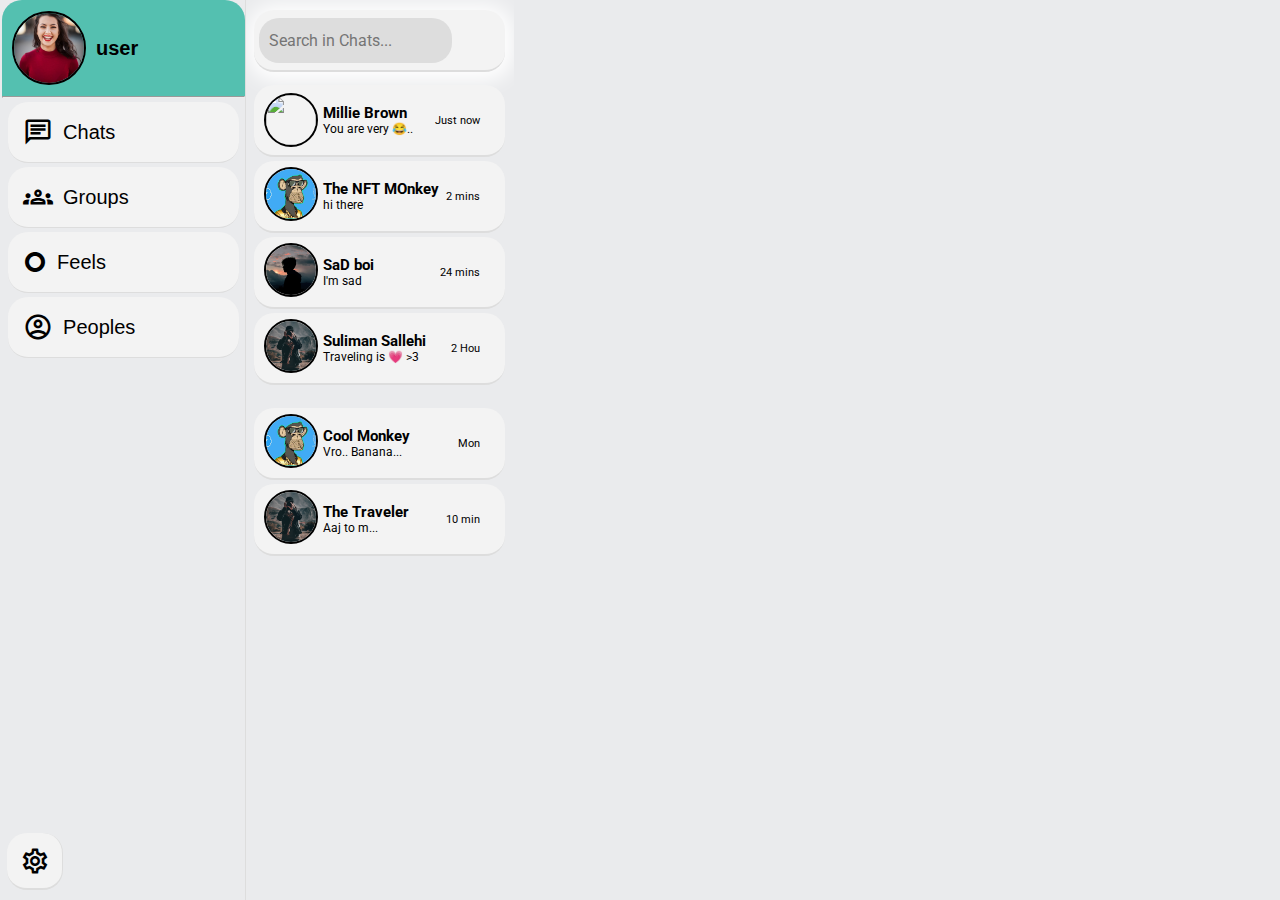
==== commit dd628155: "added settings button" ====
--- a/index.html
+++ b/index.html
@@ -58,68 +58,101 @@
                 </div>
             </div>
 
+            <div class="menuBoxP-horizontal">
+                <div id="settings_panale" class="settings unselectable thin-scrollbar">
+                    <div class="settings-box flex align-center">
+                        <span class="material-icons-outlined">
+                            person
+                        </span>
+                        <span class="text">Profile</span>
+                    </div>
+                    <div class="settings-box flex align-center">
+                        <span class="material-icons-outlined">
+                            manage_accounts
+                        </span>
+                        <span class="text">Account</span>
+                    </div>
+                    <div class="settings-box flex align-center">
+                        <span class="material-icons-outlined">
+                            turned_in_not
+                        </span>
+                        <span class="text">Saved messages</span>
+                    </div>
+                    <div class="settings-box flex align-center">
+                        <span class="material-icons-outlined">
+                            memory
+                        </span>
+                        <span class="text">Storage and Data Uses</span>
+                    </div>
+                    <div class="settings-box flex align-center">
+                        <span class="material-icons-outlined">
+                            dark_mode
+                        </span>
+                        <span class="text">Dark Mode</span>
+                    </div>
+                   <div class="settings-box flex align-center">
+                        <span class="material-icons-outlined">
+                            person_add
+                        </span>
+                        <span class="text">Invite a friend</span>
+                    </div>
+                   
+                </div>
+                <div id="settings_btn"  class="menuBox-small unselectable flex align-center" onclick="toogleclicked(this.id) ">
+                    <span class="material-icons-outlined size-30">
+                        settings
+                    </span>
+
+                </div>
+
+            </div>
+
         </div>
-        <div class="midBox">
-            <div class="midBoxSearchBar flex content-between align-center" >
-                
-                    <input id="searchInput" type="text" placeholder="Search in Chats...">
-                
+        <div class="midBox thin-scrollbar">
+            <div class="midBoxSearchBar flex content-between align-center">
+
+                <input id="searchInput" type="search" placeholder="Search in Chats...">
+
                 <div class="searchButtonBox">
                     <ion-icon name="search-outline"></ion-icon>
                 </div>
             </div>
 
+            <div class="midMenuBoxP" id="chatContactParant">
+
+
+
+            </div>
+
+
+
+
             <div class="midMenuBoxP">
+
                 <div class="midMenuBox flex align-center content-between">
                     <span class="flex align-center">
                         <span>
-                            <img class="profileImg smallprofile" src="/images/Profile/girl in sunflower.jpg" alt="">
+                            <img class="profileImg smallprofile" src="/images/Profile/Twitter-NFT-profile.jpg" alt="">
                         </span>
                         <div class="peoInfo">
-                            <span class="name Bold">Sunflower girl</span>
-                            <span class="lastMsg">so when you.....</span>
-                        </div>
-                    </span>
-                    <span class="lasttime">Tue</span>
+                            <span class="name Bold">Cool Monkey</span>
+                            <span class="lastMsg">Vro.. Banana...</span>
+                        </div>
+                    </span>
+                    <span class="lasttime">Mon</span>
                 </div>
                 <div class="midMenuBox flex align-center content-between">
                     <span class="flex align-center">
                         <span>
-                            <img class="profileImg smallprofile" src="/images/Profile/girl in sunflower.jpg" alt="">
+                            <img class="profileImg smallprofile"
+                                src="/images/Profile/pexels-suliman-sallehi-1704488.jpg" alt="">
                         </span>
                         <div class="peoInfo">
-                            <span class="name Bold">Sunflower girl</span>
-                            <span class="lastMsg">so when you.....</span>
-                        </div>
-                    </span>
-                    <span class="lasttime">Tue</span>
-                </div>
-            </div>
-
-            <div class="midMenuBoxP">
-                <div class="midMenuBox flex align-center content-between">
-                    <span class="flex align-center">
-                        <span>
-                            <img class="profileImg smallprofile" src="/images/Profile/girl in sunflower.jpg" alt="">
-                        </span>
-                        <div class="peoInfo">
-                            <span class="name Bold">Sunflower girl</span>
-                            <span class="lastMsg">so when you.....</span>
-                        </div>
-                    </span>
-                    <span class="lasttime">Tue</span>
-                </div>
-                <div class="midMenuBox flex align-center content-between">
-                    <span class="flex align-center">
-                        <span>
-                            <img class="profileImg smallprofile" src="/images/Profile/girl in sunflower.jpg" alt="">
-                        </span>
-                        <div class="peoInfo">
-                            <span class="name Bold">Sunflower girl</span>
-                            <span class="lastMsg">so when you.....</span>
-                        </div>
-                    </span>
-                    <span class="lasttime">Tue</span>
+                            <span class="name Bold">The Traveler</span>
+                            <span class="lastMsg">Aaj to m...</span>
+                        </div>
+                    </span>
+                    <span class="lasttime">10 min</span>
                 </div>
             </div>
 
@@ -161,7 +194,7 @@
                     </div>
                 </div>
                 <div class="chatList flex flex-column scrollbar-hide">
-                    <div class="chatBox">
+                    <div class="chatBox ">
                         <div class="bubbel  comeBubbel">
                             <p>Hi,<br>How you are you?</p>
                         </div>
@@ -331,35 +364,46 @@
 
                 </div>
             </div>
-            <div class="feels" >
+            <div class="feels">
                 <div class="feelPanale">
                     <div class="feelNav flex align-center content-between">
                         <div class="flex align-center">
-                        <span><img  class="profileImg smallprofile" src="/images/Profile/photo-1529665253569-6d01c0eaf7b6.jpg" alt=""></span>
-                        <span class="profileName Bold">Sad Boi &#128528</span></div>
+                            <span><img class="profileImg smallprofile"
+                                    src="/images/Profile/photo-1529665253569-6d01c0eaf7b6.jpg" alt=""></span>
+                            <span class="profileName Bold">Sad Boi &#128528</span>
+                        </div>
                         <span class="sideMenuFeelsBtn" id="feelsMenubtn" onclick="toogleclicked(this.id)"></span>
-                        
+
                     </div>
                     <div class="Feelsmenu">
-                        <div class="option Cpointer"><ion-icon name="volume-mute-outline"></ion-icon>Mute</div>
-                        <div class="option color-red"><ion-icon name="flag-outline"></ion-icon>Report</div>
-
-                        </div>
+                        <div class="option Cpointer">
+                            <ion-icon name="volume-mute-outline"></ion-icon>Mute
+                        </div>
+                        <div class="option color-red">
+                            <ion-icon name="flag-outline"></ion-icon>Report
+                        </div>
+
+                    </div>
                     <div class="feelBody">
                         <div class="feelProgress">
                             <div class="progressBar"></div>
                         </div>
                         <div class="feelChangeButtons flex content-between align-center">
-                        <div class="back_Feel"><ion-icon name="chevron-back-circle-outline"></ion-icon></div>
-                        <div class="fore_Feel"><ion-icon name="chevron-forward-circle-outline"></ion-icon></div>
-                    </div>
-                        <video onclick="feelsVideoPlayer()" id="feelsVideo" src="/Videos/AURORA-runaway.mp4" loop autoplay>Video File not supported in your browser</video>
+                            <div class="back_Feel">
+                                <ion-icon name="chevron-back-circle-outline"></ion-icon>
+                            </div>
+                            <div class="fore_Feel">
+                                <ion-icon name="chevron-forward-circle-outline"></ion-icon>
+                            </div>
+                        </div>
+                        <video onclick="feelsVideoPlayer()" id="feelsVideo" src="/Videos/AURORA-runaway.mp4" loop>Video
+                            File not supported in your browser</video>
                     </div>
                     <div class="feelReply flex align-center content-center">
                         <input placeholder="Type your reply...." type="text">
                         <div class="feelReplyBtn"><span class="unselectable material-icons size-36">
-                            send
-                        </span></div>
+                                send
+                            </span></div>
                     </div>
                 </div>
                 <div class="myfeels flex" id="sad" onclick="Showme(this.id)">
@@ -378,7 +422,7 @@
                 <div class="feelsBox flex" id="sad" onclick="Showme(this.id)">
                     <div class="profile">
                         <img src="/images/Profile/Millie-Bobby-Brown.webp" alt="">
-                        
+
                     </div>
                     <div class="feelsName flex flex-column content-center">
                         <span class="profileName">Millie Bobby Brown</span>
@@ -388,17 +432,17 @@
                 <div class="feelsBox flex" id="sad" onclick="Showme(this.id)">
                     <div class="profile">
                         <img src="/images/Profile/Twitter-NFT-profile.jpg" alt="">
-                        
+
                     </div>
                     <div class="feelsName flex flex-column content-center">
-                        <span class="profileName">The MOnkey</span>
+                        <span class="profileName">The NFT MOnkey</span>
                         <span class="feelsInfo">Just now</span>
                     </div>
                 </div>
                 <div class="feelsBox flex" id="sad" onclick="Showme(this.id)">
                     <div class="profile">
                         <img src="/images/Profile/photo-1529665253569-6d01c0eaf7b6.jpg" alt="">
-                        
+
                     </div>
                     <div class="feelsName flex flex-column content-center">
                         <span class="profileName">SaD boi</span>
@@ -408,7 +452,7 @@
                 <div class="feelsBox flex" id="sad" onclick="Showme(this.id)">
                     <div class="profile">
                         <img src="/images/Profile/pexels-suliman-sallehi-1704488.jpg" alt="">
-                        
+
                     </div>
                     <div class="feelsName flex flex-column content-center">
                         <span class="profileName">Suliman Sallehi</span>
@@ -418,7 +462,7 @@
                 <div class="feelsBox flex" id="sad" onclick="Showme(this.id)">
                     <div class="profile">
                         <img src="/images/Profile/girl in sunflower.jpg" alt="">
-                        
+
                     </div>
                     <div class="feelsName flex flex-column content-center">
                         <span class="profileName">Cute Angel</span>
@@ -432,6 +476,7 @@
         </div>
     </div>
     <div class="overlay" id="overlay" onclick="toogleclicked(this.id)"></div>
+    <div class="overlay" id="touchBlockOverlay" onclick="toogleclicked(this.id)"></div>
 
     <div class="filePreviwePanale flex ">
 
--- a/Stylesheet/style.css
+++ b/Stylesheet/style.css
@@ -83,6 +83,50 @@
   border-radius: 20px;
   width: 95%;
   margin: 0px auto;
+  
+}
+
+.menuBoxP-horizontal{
+  border-radius: 20px;
+  width: 19vw;
+  /* background-color: yellow; */
+  margin: 0px auto;
+  position: absolute;
+  bottom: 10px;
+  
+}
+
+.menuBox-small{
+  margin: auto 5px;
+  height: 55px;
+  width: 55px;
+  border-bottom: 2px solid var(--elem-back);
+  border-right: 1px solid var(--elem-back);
+  border-radius: 20px;
+  cursor: pointer;
+  transition: ease-in 0.1s;
+  background-color: var(--elem-white-color);
+text-align: center;
+
+}
+
+
+.menuBox-small .material-icons-outlined{
+  margin: auto;
+}
+
+.menuBox-small:hover {
+  background-color: rgb(238, 237, 237);
+  border-radius: 30px;
+  box-shadow: 0 0 20px 4px #56bda0;
+  background: rgb(255,255,255);
+  background: linear-gradient(135deg, rgba(255,255,255,1) 53%, rgba(221,221,221,1) 100%);
+ transform: rotate(-30deg);
+}
+
+
+.menuBox-small:active {
+  background-color: rgb(255, 255, 255);
 }
 
 .menuBox {
@@ -109,18 +153,13 @@
   margin-left: 10px;
 }
 
+
+
 /* ------- */
 /* Mid box started */
 
 
-.midBox::-webkit-scrollbar {
-  width: 5px;
-  background-color: var(--elem-back);
-}
-.midBox::-webkit-scrollbar-thumb {
-  border-radius: 20px;
-  background-color: rgb(213, 255, 255);
-}
+
 
 .midBoxSearchBar{
 height: 50px;
@@ -217,6 +256,7 @@
 .lasttime {
   position: relative;
   right: 20px;
+  font-size: 0.7rem;
 }
 
 /* Right box started */
@@ -362,6 +402,7 @@
   border-radius: 16px;
   box-shadow: 3px 4px 20px 2px rgba(0, 0, 0, 0.356);
   cursor: default;
+  z-index: 4;
 }
 
 .attachFilemenu .attachFileoption{
--- a/Stylesheet/utility.css
+++ b/Stylesheet/utility.css
@@ -52,6 +52,15 @@
     scrollbar-width: none;  /* Firefox */
 }
 
+.thin-scrollbar::-webkit-scrollbar {
+    width: 5px;
+    background-color: var(--elem-back);
+  }
+.thin-scrollbar::-webkit-scrollbar-thumb {
+    border-radius: 20px;
+    background-color: rgb(213, 255, 255);
+  }
+
 .size-24{
     font-size: 24px !important;
 
--- a/Stylesheet/drop-menu.css
+++ b/Stylesheet/drop-menu.css
@@ -4,7 +4,7 @@
   top: 0px;
   height: 100vh;
   width: 100vw;
-  background-color: rgba(0, 0, 0, 0.116);
+  background-color: rgba(0, 0, 0, 0.144);
   visibility: hidden;
 }
 
@@ -80,6 +80,7 @@
   visibility: hidden;
   transform: scale(0.8) !important;
   opacity: 0;
+  z-index: 4;
 }
 
 .personOptions .perOptionsList:hover{
@@ -189,7 +190,7 @@
   visibility: hidden;
   transform: scale(0.7) !important;
   opacity: 0;
-  z-index: 5;
+  z-index: 4;
   
 }
 
@@ -229,4 +230,65 @@
 }
 
 
+/* settings */
+
+.settings{
+  height: 45vh;
+  width: 30vw;
+  background-color: rgba(255, 255, 255, 0.507);
+  /* background: linear-gradient(297deg, rgb(242 255 252 / 25%) 0%, rgb(216 255 244 / 27%) 53%, rgb(215 215 215 / 36%) 100%),url(/noise.svg); */
+
+  backdrop-filter: blur(20px);
+  margin: auto 20px;
+  position: absolute;
+  bottom: 0rem;
+  left: -2.5rem;  
+  border-radius: 12px;
+  padding: 10px 2px;
+  overflow-x: hidden;
+  overflow-y: scroll;
+  transition: all 0.2s cubic-bezier(0.4, 0, 0.2, 1);
+  visibility: hidden;
+  transform: scale(0.8) !important;
+  opacity: 0;
+  z-index: 4;
+
+}
+
+.settings.open{
+  visibility: visible;
+  opacity: 1;
+  transform: scale3d(1, 1, 1) !important;
+  bottom: 4rem;
+  left: 2.5rem;  
+}
+
+.settings-box{
+  height: 50px;
+  background-color: rgba(255, 255, 255, 0.137);
+  /* width: 99%; */
+  padding: 2px 10px;
+
+  border-bottom: 1px solid rgba(0, 0, 0, 0.281);
+
+transition: all 0.2s;
+cursor: pointer;
+}
+
+.settings-box:hover{
+  background-color: rgba(255, 255, 255, 0.589);
+
+  /* background: linear-gradient(297deg, rgb(242 255 252 / 25%) 0%, rgb(216 255 244 / 27%) 53%, rgb(215 215 215 / 36%) 100%),url(/noise.svg); */
+
+}
+
+.settings-box:last-child{
+  border-bottom: none;
+}
+
+.settings-box .text{
+  font-size: 1.2rem;
+  margin: auto auto auto 5px;
+}
+
  